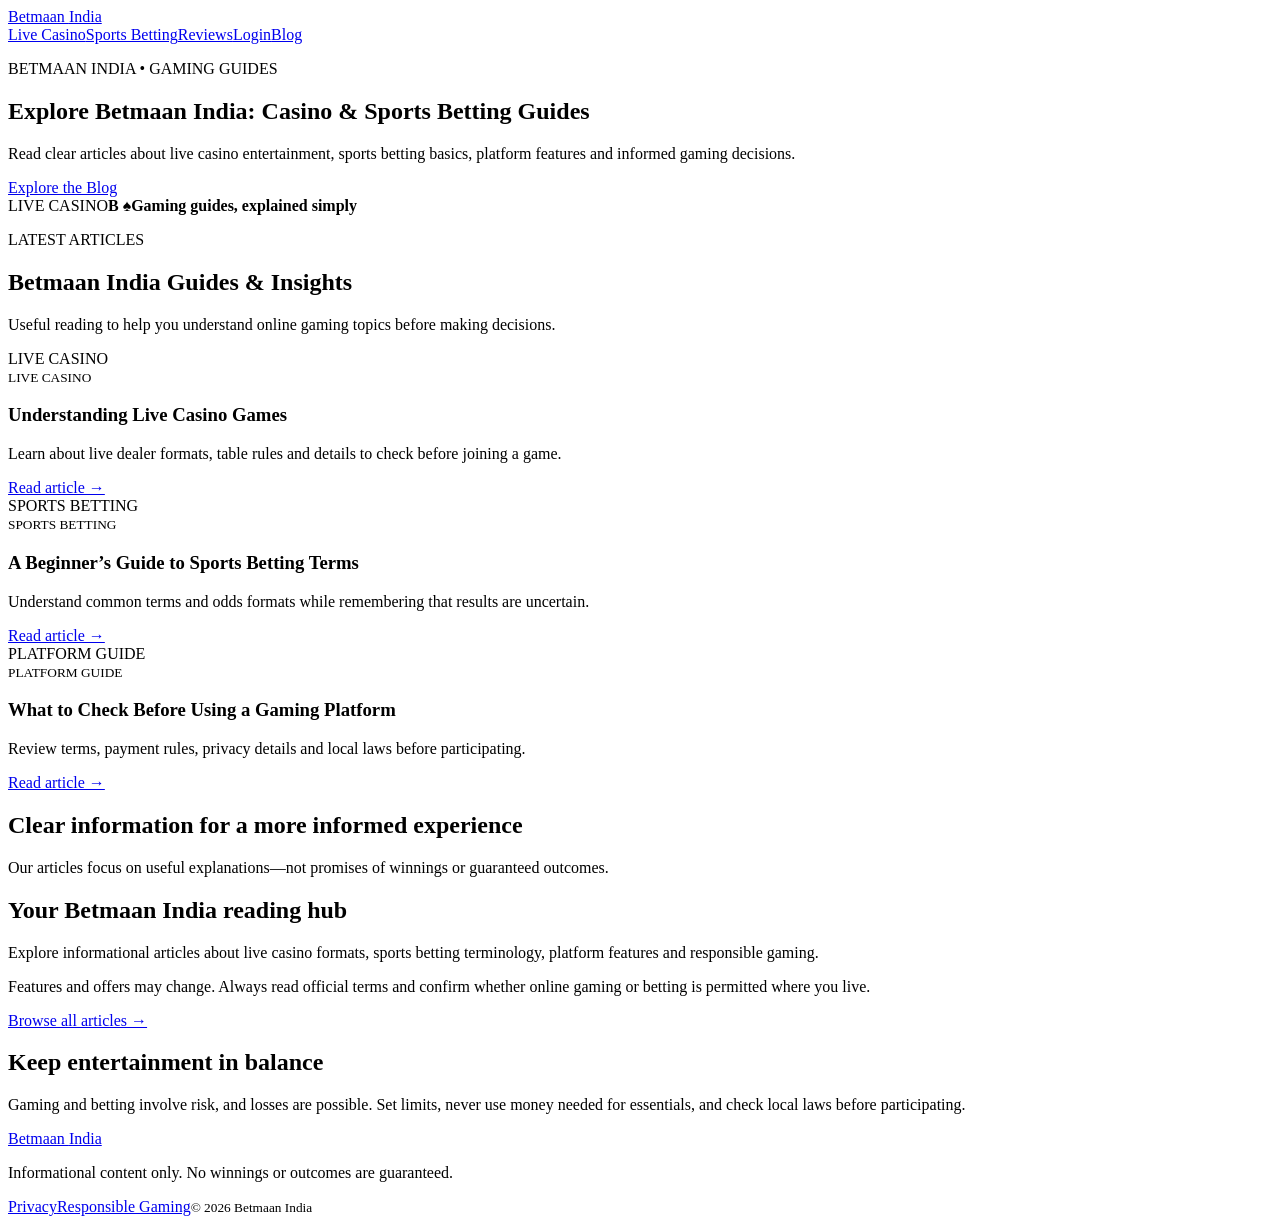
==== index.html @ 7568155d "Add files via upload" ====
<!doctype html>
<html lang="en"><head><meta charset="utf-8"><meta name="viewport" content="width=device-width,initial-scale=1">
<title>Betmaan India Blog | Casino & Sports Betting Guides</title>
<meta name="description" content="Explore Betmaan India guides about live casino entertainment, sports betting basics, platform features and responsible gaming.">
<link rel="canonical" href="https://YOUR-NETLIFY-SITE.netlify.app/"><link rel="stylesheet" href="/assets/style.css"></head>
<body><header><div class="wrap nav"><a class="logo" href="/">Betmaan <span>India</span></a><nav><a href="https://betmaanreviews.com/betmaan-live-casino/" target="_blank" rel="noopener">Live Casino</a><a href="https://betmaanreviews.com/betmaan-sports-betting/" target="_blank" rel="noopener">Sports Betting</a><a href="https://betmaanreviews.com/betmaan-reviews/" target="_blank" rel="noopener">Reviews</a><a href="https://betmaanreviews.com/betmaan-login/" target="_blank" rel="noopener">Login</a><a href="/blog.html">Blog</a></nav></div></header>
<main><section class="hero"><div class="wrap hero-grid"><div><p class="eyebrow">BETMAAN INDIA • GAMING GUIDES</p><h1>Explore Betmaan India: Casino & Sports Betting Guides</h1><p class="lead">Read clear articles about live casino entertainment, sports betting basics, platform features and informed gaming decisions.</p><a class="btn" href="/blog.html">Explore the Blog</a></div><div class="art"><span>LIVE CASINO</span><b>B ♠</b><strong>Gaming guides, explained simply</strong></div></div></section>
<section class="wrap section"><div class="center"><p class="eyebrow">LATEST ARTICLES</p><h2>Betmaan India Guides & Insights</h2><p>Useful reading to help you understand online gaming topics before making decisions.</p></div><div class="cards">
<article><div class="cardart red">LIVE CASINO</div><div class="pad"><small>LIVE CASINO</small><h3>Understanding Live Casino Games</h3><p>Learn about live dealer formats, table rules and details to check before joining a game.</p><a href="/articles/understanding-live-casino.html">Read article →</a></div></article>
<article><div class="cardart blue">SPORTS BETTING</div><div class="pad"><small>SPORTS BETTING</small><h3>A Beginner’s Guide to Sports Betting Terms</h3><p>Understand common terms and odds formats while remembering that results are uncertain.</p><a href="/articles/sports-betting-basics.html">Read article →</a></div></article>
<article><div class="cardart gold">PLATFORM GUIDE</div><div class="pad"><small>PLATFORM GUIDE</small><h3>What to Check Before Using a Gaming Platform</h3><p>Review terms, payment rules, privacy details and local laws before participating.</p><a href="/articles/platform-checklist.html">Read article →</a></div></article>
</div></section>
<section class="band"><div class="wrap bandgrid"><h2>Clear information for a more informed experience</h2><p>Our articles focus on useful explanations—not promises of winnings or guaranteed outcomes.</p></div></section>
<section class="wrap section split"><h2>Your Betmaan India reading hub</h2><div><p>Explore informational articles about live casino formats, sports betting terminology, platform features and responsible gaming.</p><p>Features and offers may change. Always read official terms and confirm whether online gaming or betting is permitted where you live.</p><a href="/blog.html">Browse all articles →</a></div></section>
<section class="notice"><div class="wrap split"><h2>Keep entertainment in balance</h2><p>Gaming and betting involve risk, and losses are possible. Set limits, never use money needed for essentials, and check local laws before participating.</p></div></section></main>
<footer><div class="wrap foot"><a class="logo" href="/">Betmaan <span>India</span></a><p>Informational content only. No winnings or outcomes are guaranteed.</p><a href="/privacy-policy.html">Privacy</a><a href="/responsible-gaming.html">Responsible Gaming</a><small>© 2026 Betmaan India</small></div></footer></body></html>
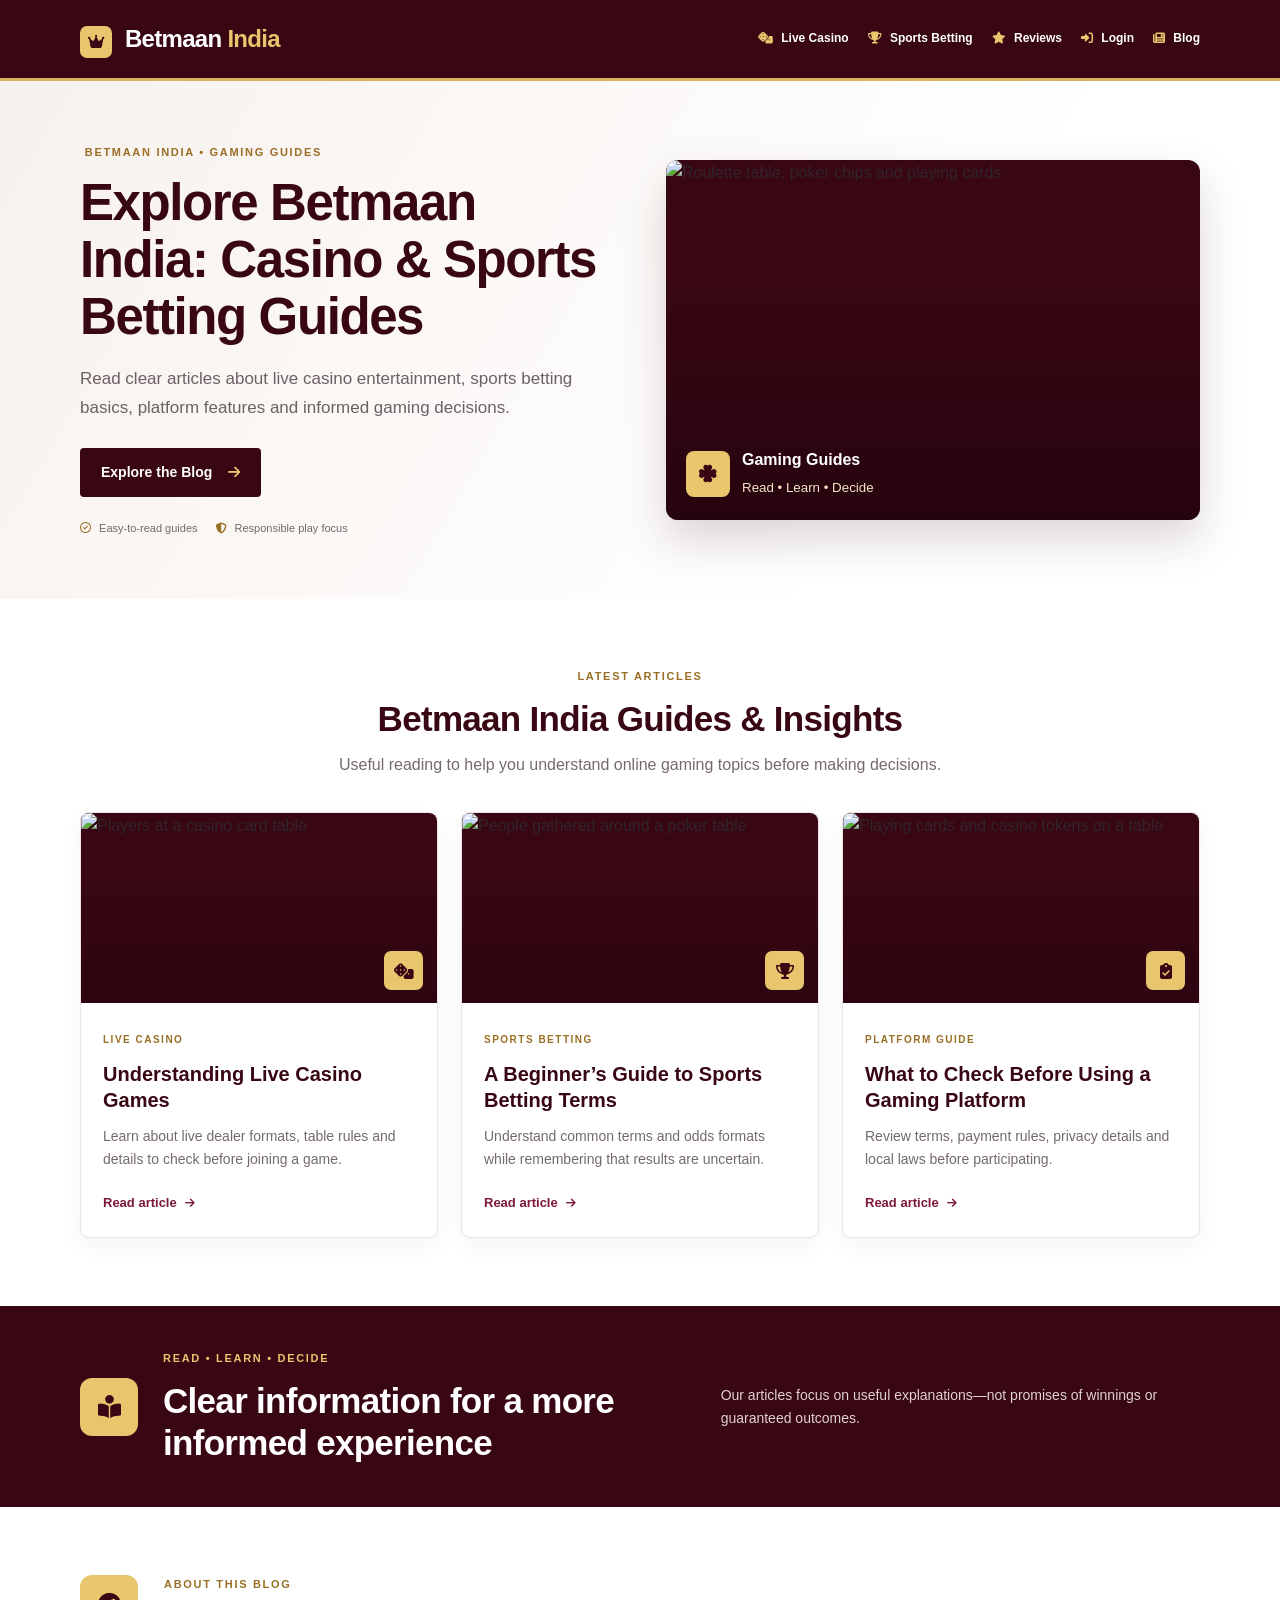
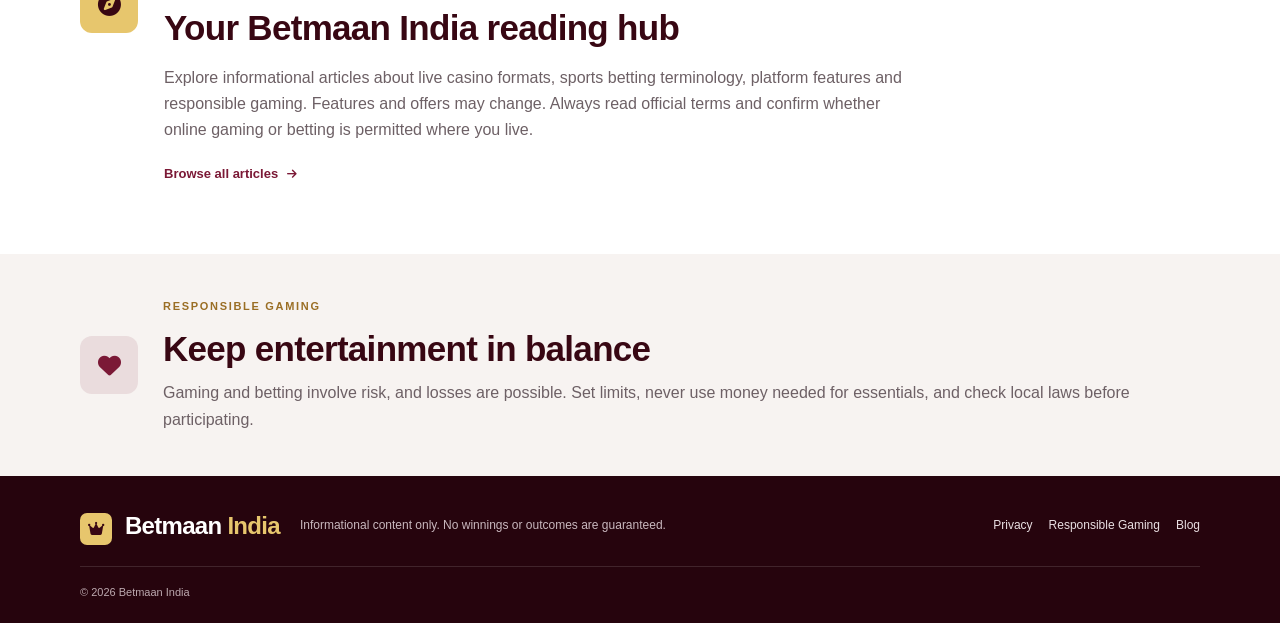
==== commit 1307a84f: "Add files via upload" ====
--- a/index.html
+++ b/index.html
@@ -2,15 +2,19 @@
 <html lang="en"><head><meta charset="utf-8"><meta name="viewport" content="width=device-width,initial-scale=1">
 <title>Betmaan India Blog | Casino & Sports Betting Guides</title>
 <meta name="description" content="Explore Betmaan India guides about live casino entertainment, sports betting basics, platform features and responsible gaming.">
-<link rel="canonical" href="https://YOUR-NETLIFY-SITE.netlify.app/"><link rel="stylesheet" href="/assets/style.css"></head>
-<body><header><div class="wrap nav"><a class="logo" href="/">Betmaan <span>India</span></a><nav><a href="https://betmaanreviews.com/betmaan-live-casino/" target="_blank" rel="noopener">Live Casino</a><a href="https://betmaanreviews.com/betmaan-sports-betting/" target="_blank" rel="noopener">Sports Betting</a><a href="https://betmaanreviews.com/betmaan-reviews/" target="_blank" rel="noopener">Reviews</a><a href="https://betmaanreviews.com/betmaan-login/" target="_blank" rel="noopener">Login</a><a href="/blog.html">Blog</a></nav></div></header>
-<main><section class="hero"><div class="wrap hero-grid"><div><p class="eyebrow">BETMAAN INDIA • GAMING GUIDES</p><h1>Explore Betmaan India: Casino & Sports Betting Guides</h1><p class="lead">Read clear articles about live casino entertainment, sports betting basics, platform features and informed gaming decisions.</p><a class="btn" href="/blog.html">Explore the Blog</a></div><div class="art"><span>LIVE CASINO</span><b>B ♠</b><strong>Gaming guides, explained simply</strong></div></div></section>
-<section class="wrap section"><div class="center"><p class="eyebrow">LATEST ARTICLES</p><h2>Betmaan India Guides & Insights</h2><p>Useful reading to help you understand online gaming topics before making decisions.</p></div><div class="cards">
-<article><div class="cardart red">LIVE CASINO</div><div class="pad"><small>LIVE CASINO</small><h3>Understanding Live Casino Games</h3><p>Learn about live dealer formats, table rules and details to check before joining a game.</p><a href="/articles/understanding-live-casino.html">Read article →</a></div></article>
-<article><div class="cardart blue">SPORTS BETTING</div><div class="pad"><small>SPORTS BETTING</small><h3>A Beginner’s Guide to Sports Betting Terms</h3><p>Understand common terms and odds formats while remembering that results are uncertain.</p><a href="/articles/sports-betting-basics.html">Read article →</a></div></article>
-<article><div class="cardart gold">PLATFORM GUIDE</div><div class="pad"><small>PLATFORM GUIDE</small><h3>What to Check Before Using a Gaming Platform</h3><p>Review terms, payment rules, privacy details and local laws before participating.</p><a href="/articles/platform-checklist.html">Read article →</a></div></article>
+<link rel="canonical" href="https://YOUR-NETLIFY-SITE.netlify.app/">
+<link rel="stylesheet" href="/assets/style.css">
+<link rel="stylesheet" href="https://cdnjs.cloudflare.com/ajax/libs/font-awesome/6.5.2/css/all.min.css">
+</head><body>
+<header class="top"><div class="wrap nav"><a class="logo" href="/"><span class="logo-mark"><i class="fa-solid fa-crown"></i></span> Betmaan <em>India</em></a><nav><a href="https://betmaanreviews.com/betmaan-live-casino/" target="_blank" rel="noopener"><i class="fa-solid fa-dice"></i> Live Casino</a><a href="https://betmaanreviews.com/betmaan-sports-betting/" target="_blank" rel="noopener"><i class="fa-solid fa-trophy"></i> Sports Betting</a><a href="https://betmaanreviews.com/betmaan-reviews/" target="_blank" rel="noopener"><i class="fa-solid fa-star"></i> Reviews</a><a href="https://betmaanreviews.com/betmaan-login/" target="_blank" rel="noopener"><i class="fa-solid fa-right-to-bracket"></i> Login</a><a href="/blog.html"><i class="fa-solid fa-newspaper"></i> Blog</a></nav></div></header>
+<main>
+<section class="hero"><div class="wrap hero-grid"><div class="hero-text"><p class="eyebrow"><i class="fa-solid fa-sparkles"></i> BETMAAN INDIA • GAMING GUIDES</p><h1>Explore Betmaan India: Casino &amp; Sports Betting Guides</h1><p class="lead">Read clear articles about live casino entertainment, sports betting basics, platform features and informed gaming decisions.</p><a class="btn" href="/blog.html">Explore the Blog <i class="fa-solid fa-arrow-right"></i></a><div class="trustline"><span><i class="fa-regular fa-circle-check"></i> Easy-to-read guides</span><span><i class="fa-solid fa-shield-halved"></i> Responsible play focus</span></div></div><div class="hero-photo"><img src="https://images.pexels.com/photos/4677402/pexels-photo-4677402.jpeg?auto=compress&cs=tinysrgb&w=1200" alt="Roulette table, poker chips and playing cards"><div class="photo-tag"><i class="fa-solid fa-clover"></i><span>Gaming Guides<br><small>Read • Learn • Decide</small></span></div></div></div></section>
+<section class="wrap section"><div class="section-head"><p class="eyebrow">LATEST ARTICLES</p><h2>Betmaan India Guides &amp; Insights</h2><p>Useful reading to help you understand online gaming topics before making decisions.</p></div><div class="cards">
+<article class="card"><a class="thumb" href="/articles/understanding-live-casino.html"><img src="https://images.pexels.com/photos/7594313/pexels-photo-7594313.jpeg?auto=compress&cs=tinysrgb&w=900" alt="Players at a casino card table"><span class="thumb-icon"><i class="fa-solid fa-dice"></i></span></a><div class="pad"><small class="category">LIVE CASINO</small><h3>Understanding Live Casino Games</h3><p>Learn about live dealer formats, table rules and details to check before joining a game.</p><a class="read" href="/articles/understanding-live-casino.html">Read article <i class="fa-solid fa-arrow-right"></i></a></div></article>
+<article class="card"><a class="thumb" href="/articles/sports-betting-basics.html"><img src="https://images.pexels.com/photos/7594304/pexels-photo-7594304.jpeg?auto=compress&cs=tinysrgb&w=900" alt="People gathered around a poker table"><span class="thumb-icon"><i class="fa-solid fa-trophy"></i></span></a><div class="pad"><small class="category">SPORTS BETTING</small><h3>A Beginner’s Guide to Sports Betting Terms</h3><p>Understand common terms and odds formats while remembering that results are uncertain.</p><a class="read" href="/articles/sports-betting-basics.html">Read article <i class="fa-solid fa-arrow-right"></i></a></div></article>
+<article class="card"><a class="thumb" href="/articles/platform-checklist.html"><img src="https://images.pexels.com/photos/6963328/pexels-photo-6963328.jpeg?auto=compress&cs=tinysrgb&w=900" alt="Playing cards and casino tokens on a table"><span class="thumb-icon"><i class="fa-solid fa-clipboard-check"></i></span></a><div class="pad"><small class="category">PLATFORM GUIDE</small><h3>What to Check Before Using a Gaming Platform</h3><p>Review terms, payment rules, privacy details and local laws before participating.</p><a class="read" href="/articles/platform-checklist.html">Read article <i class="fa-solid fa-arrow-right"></i></a></div></article>
 </div></section>
-<section class="band"><div class="wrap bandgrid"><h2>Clear information for a more informed experience</h2><p>Our articles focus on useful explanations—not promises of winnings or guaranteed outcomes.</p></div></section>
-<section class="wrap section split"><h2>Your Betmaan India reading hub</h2><div><p>Explore informational articles about live casino formats, sports betting terminology, platform features and responsible gaming.</p><p>Features and offers may change. Always read official terms and confirm whether online gaming or betting is permitted where you live.</p><a href="/blog.html">Browse all articles →</a></div></section>
-<section class="notice"><div class="wrap split"><h2>Keep entertainment in balance</h2><p>Gaming and betting involve risk, and losses are possible. Set limits, never use money needed for essentials, and check local laws before participating.</p></div></section></main>
-<footer><div class="wrap foot"><a class="logo" href="/">Betmaan <span>India</span></a><p>Informational content only. No winnings or outcomes are guaranteed.</p><a href="/privacy-policy.html">Privacy</a><a href="/responsible-gaming.html">Responsible Gaming</a><small>© 2026 Betmaan India</small></div></footer></body></html>+<section class="feature"><div class="wrap feature-inner"><div class="feature-icon"><i class="fa-solid fa-book-open-reader"></i></div><div><p class="eyebrow">READ • LEARN • DECIDE</p><h2>Clear information for a more informed experience</h2></div><p>Our articles focus on useful explanations—not promises of winnings or guaranteed outcomes.</p></div></section>
+<section class="wrap section about"><div class="about-icon"><i class="fa-solid fa-compass"></i></div><div><p class="eyebrow">ABOUT THIS BLOG</p><h2>Your Betmaan India reading hub</h2><p>Explore informational articles about live casino formats, sports betting terminology, platform features and responsible gaming. Features and offers may change. Always read official terms and confirm whether online gaming or betting is permitted where you live.</p><a class="read" href="/blog.html">Browse all articles <i class="fa-solid fa-arrow-right"></i></a></div></section>
+<section class="responsible"><div class="wrap responsible-inner"><div class="resp-icon"><i class="fa-solid fa-heart"></i></div><div><p class="eyebrow">RESPONSIBLE GAMING</p><h2>Keep entertainment in balance</h2><p>Gaming and betting involve risk, and losses are possible. Set limits, never use money needed for essentials, and check local laws before participating.</p></div></div></section>
+</main><footer><div class="wrap footer"><a class="logo" href="/"><span class="logo-mark"><i class="fa-solid fa-crown"></i></span> Betmaan <em>India</em></a><p>Informational content only. No winnings or outcomes are guaranteed.</p><div class="footer-links"><a href="/privacy-policy.html">Privacy</a><a href="/responsible-gaming.html">Responsible Gaming</a><a href="/blog.html">Blog</a></div><small>© 2026 Betmaan India</small></div></footer></body></html>
--- a/assets/style.css
+++ b/assets/style.css
@@ -0,0 +1 @@
+*{box-sizing:border-box}html{scroll-behavior:smooth}body{margin:0;font:16px/1.65 Arial,Helvetica,sans-serif;color:#30252a;background:#fff}a{text-decoration:none;color:inherit}.wrap{width:min(1120px,92%);margin:auto}.top{background:#380713;color:#fff;border-bottom:3px solid #d7b15d}.nav{min-height:78px;display:flex;align-items:center;justify-content:space-between;gap:22px}.logo{font-size:24px;font-weight:800;white-space:nowrap;color:#fff;letter-spacing:-.7px}.logo em{font-style:normal;color:#e7c66d}.logo-mark{display:inline-grid;place-items:center;background:#e7c66d;color:#380713;width:32px;height:32px;border-radius:7px;font-size:15px;margin-right:7px}nav{display:flex;align-items:center;gap:19px;flex-wrap:wrap}nav a{font-size:12px;color:#fff;font-weight:700}nav a i{color:#e7c66d;margin-right:5px}.hero{background:linear-gradient(120deg,#f7f1ed,#fff 70%);padding:62px 0}.hero-grid{display:grid;grid-template-columns:1fr 1fr;gap:52px;align-items:center}.eyebrow{font-size:11px;letter-spacing:1.7px;color:#9a6e25;font-weight:800;margin:0 0 13px}.hero h1{font-size:clamp(34px,4vw,51px);line-height:1.12;letter-spacing:-1.4px;color:#380713;margin:0 0 20px}.lead{font-size:17px;color:#6d6065;margin:0 0 26px}.btn{display:inline-block;background:#380713;color:white;padding:13px 21px;border-radius:4px;font-size:14px;font-weight:700}.btn i{margin-left:12px;color:#e7c66d}.trustline{display:flex;gap:18px;flex-wrap:wrap;margin-top:22px;color:#74676c;font-size:11px}.trustline i{color:#987025;margin-right:5px}.hero-photo{height:360px;position:relative;border-radius:12px;overflow:hidden;box-shadow:0 20px 45px #3807132b;background:#380713}.hero-photo:after{content:"";position:absolute;inset:0;background:linear-gradient(0deg,#21030dcc,transparent 65%)}.hero-photo img{width:100%;height:100%;object-fit:cover}.photo-tag{position:absolute;z-index:1;bottom:20px;left:20px;display:flex;gap:12px;align-items:center;color:white;font-weight:700}.photo-tag>i{background:#e7c66d;color:#380713;border-radius:8px;padding:13px;font-size:20px}.photo-tag small{font-weight:400;color:#f3e4c4}.section{padding-top:68px;padding-bottom:68px}.section-head{text-align:center;max-width:690px;margin:0 auto 34px}.section-head h2,.about h2,.feature h2,.responsible h2{font-size:clamp(27px,3vw,35px);line-height:1.2;letter-spacing:-.7px;color:#380713;margin:0 0 12px}.section-head>p:last-child{color:#756970;margin:0}.cards{display:grid;grid-template-columns:repeat(3,1fr);gap:23px}.card{border:1px solid #eee3e5;border-radius:9px;overflow:hidden;background:#fff;box-shadow:0 8px 22px #3807130c;transition:transform .2s,box-shadow .2s}.card:hover{transform:translateY(-4px);box-shadow:0 16px 32px #38071318}.thumb{height:190px;display:block;position:relative;overflow:hidden;background:#380713}.thumb img{width:100%;height:100%;object-fit:cover;transition:transform .3s}.card:hover .thumb img{transform:scale(1.04)}.thumb:after{content:"";position:absolute;inset:35% 0 0;background:linear-gradient(transparent,#21030c80)}.thumb-icon{position:absolute;z-index:1;right:14px;bottom:13px;background:#e7c66d;color:#380713;width:39px;height:39px;display:grid;place-items:center;border-radius:7px}.pad{padding:22px}.category{font-size:10px;letter-spacing:1.5px;color:#987025;font-weight:800}.pad h3{font-size:20px;line-height:1.3;color:#380713;margin:9px 0 12px}.pad p{font-size:14px;color:#756970;margin:0 0 18px}.read{font-size:13px;font-weight:800;color:#7b1936}.read i{font-size:11px;margin-left:5px}.feature{background:#380713;color:#fff;padding:43px 0}.feature-inner{display:grid;grid-template-columns:auto 1fr .9fr;gap:25px;align-items:center}.feature .eyebrow{color:#e7c66d}.feature h2{color:white;margin:0}.feature-inner>p{color:#e1d0d5;margin:0;font-size:14px}.feature-icon,.about-icon,.resp-icon{width:58px;height:58px;display:grid;place-items:center;border-radius:12px;background:#e7c66d;color:#380713;font-size:23px}.about{display:grid;grid-template-columns:auto 1fr;gap:26px;align-items:start}.about p:not(.eyebrow){color:#6d6065;max-width:760px}.responsible{background:#f7f3f1;padding:43px 0}.responsible-inner{display:grid;grid-template-columns:auto 1fr;gap:25px;align-items:center}.responsible h2{margin:0 0 10px}.responsible p:not(.eyebrow){color:#6d6065;margin:0}.resp-icon{background:#eadcdd;color:#7b1936}footer{background:#26040d;color:#e9dfe2;padding:30px 0 22px}.footer{display:flex;align-items:center;gap:20px;flex-wrap:wrap}.footer p{font-size:12px;color:#c9b8be;margin:0 auto 0 0}.footer-links{display:flex;gap:16px}.footer-links a{font-size:12px}.footer small{width:100%;border-top:1px solid #ffffff20;padding-top:16px;color:#bdaab0;font-size:11px}.article-page{max-width:800px;margin:auto;padding:55px 0}.article-page h1{font-size:clamp(32px,4vw,45px);line-height:1.2;color:#380713}.article-page h2{color:#380713;margin-top:30px}.article-page p,.article-page li{color:#655a60}.callout{padding:16px;background:#f7f3f1;border-left:4px solid #d7b15d}@media(max-width:850px){.nav{padding:16px 0;align-items:flex-start;flex-direction:column}nav{gap:12px 16px}.hero-grid{grid-template-columns:1fr;gap:30px}.hero-photo{height:300px}.feature-inner{grid-template-columns:auto 1fr}.feature-inner>p{grid-column:2}.cards{grid-template-columns:1fr 1fr}}@media(max-width:560px){nav{gap:10px 13px}nav a{font-size:11px}.hero{padding:45px 0}.hero-photo{height:245px}.cards{grid-template-columns:1fr}.section{padding:48px 0}.feature-inner{grid-template-columns:1fr}.feature-inner>p{grid-column:auto}.about,.responsible-inner{grid-template-columns:1fr}.footer{align-items:flex-start;flex-direction:column}.footer p{margin:0}.footer-links{flex-wrap:wrap}}
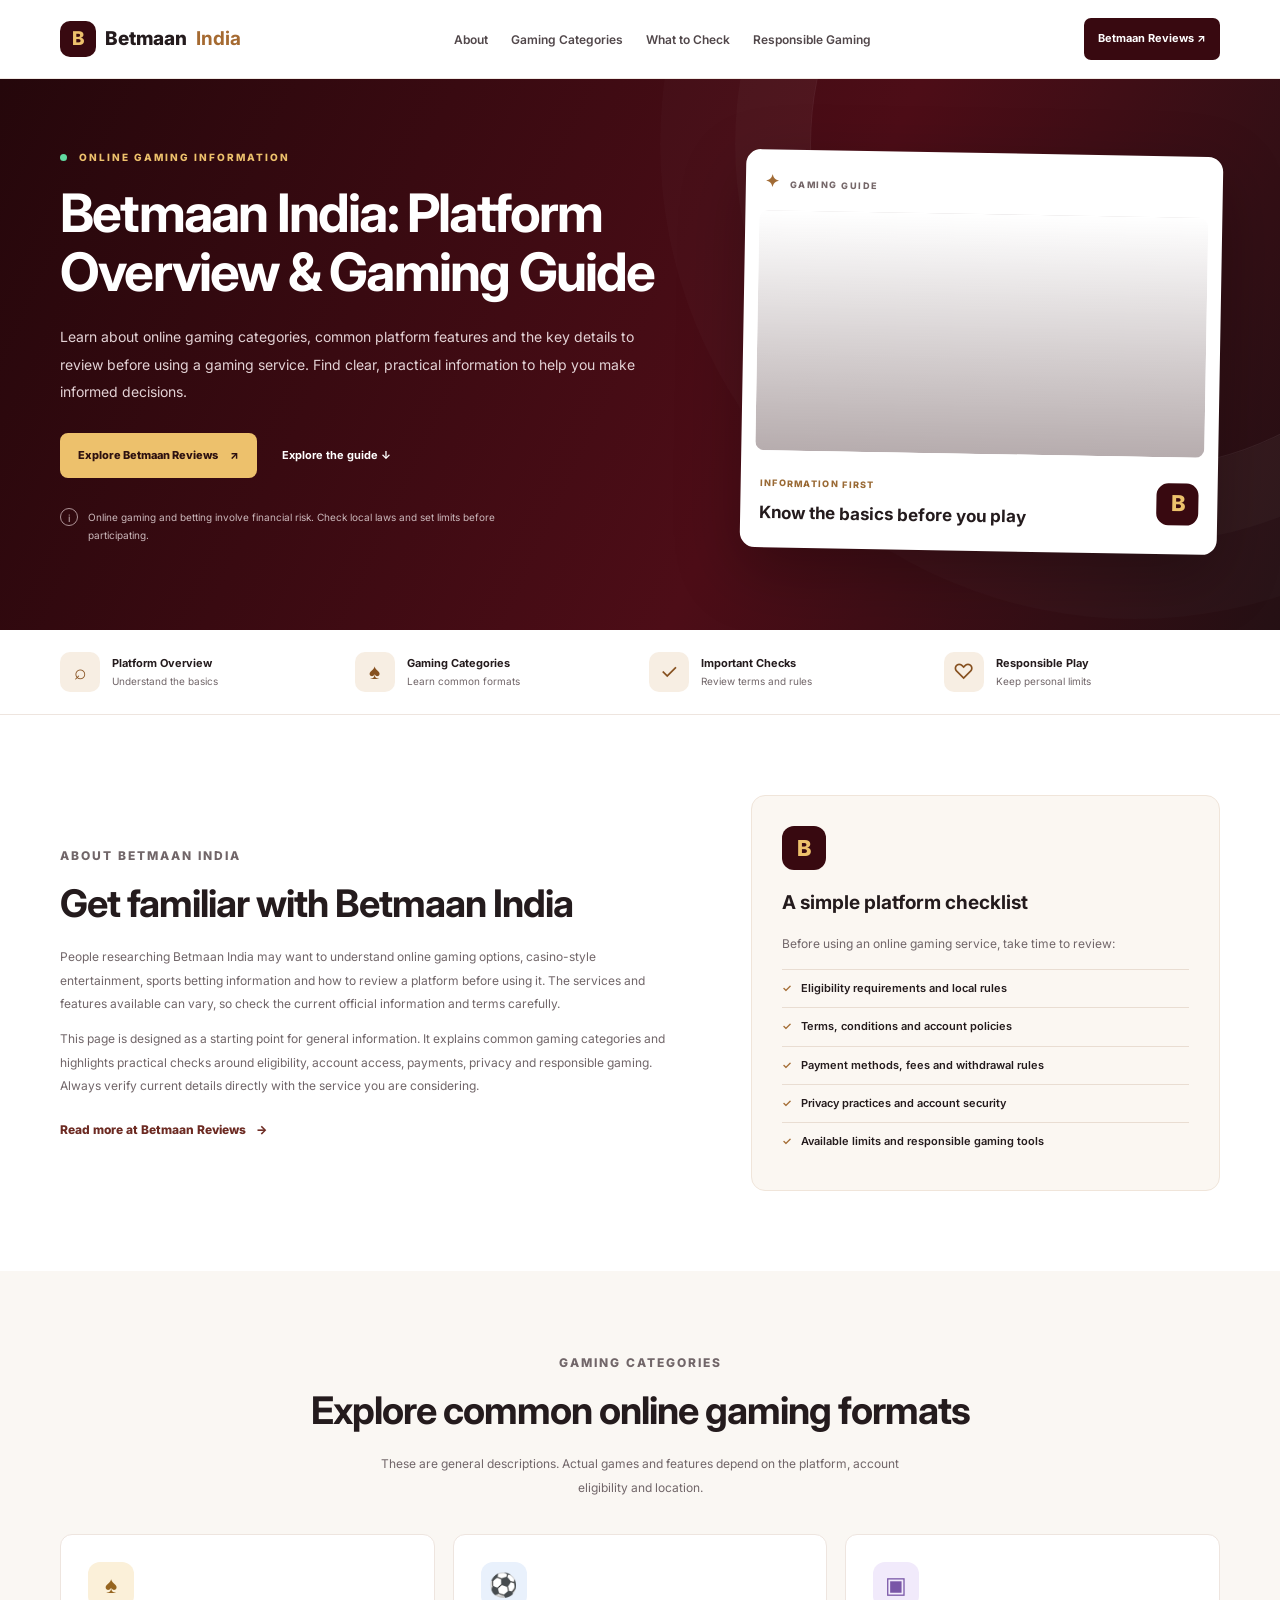
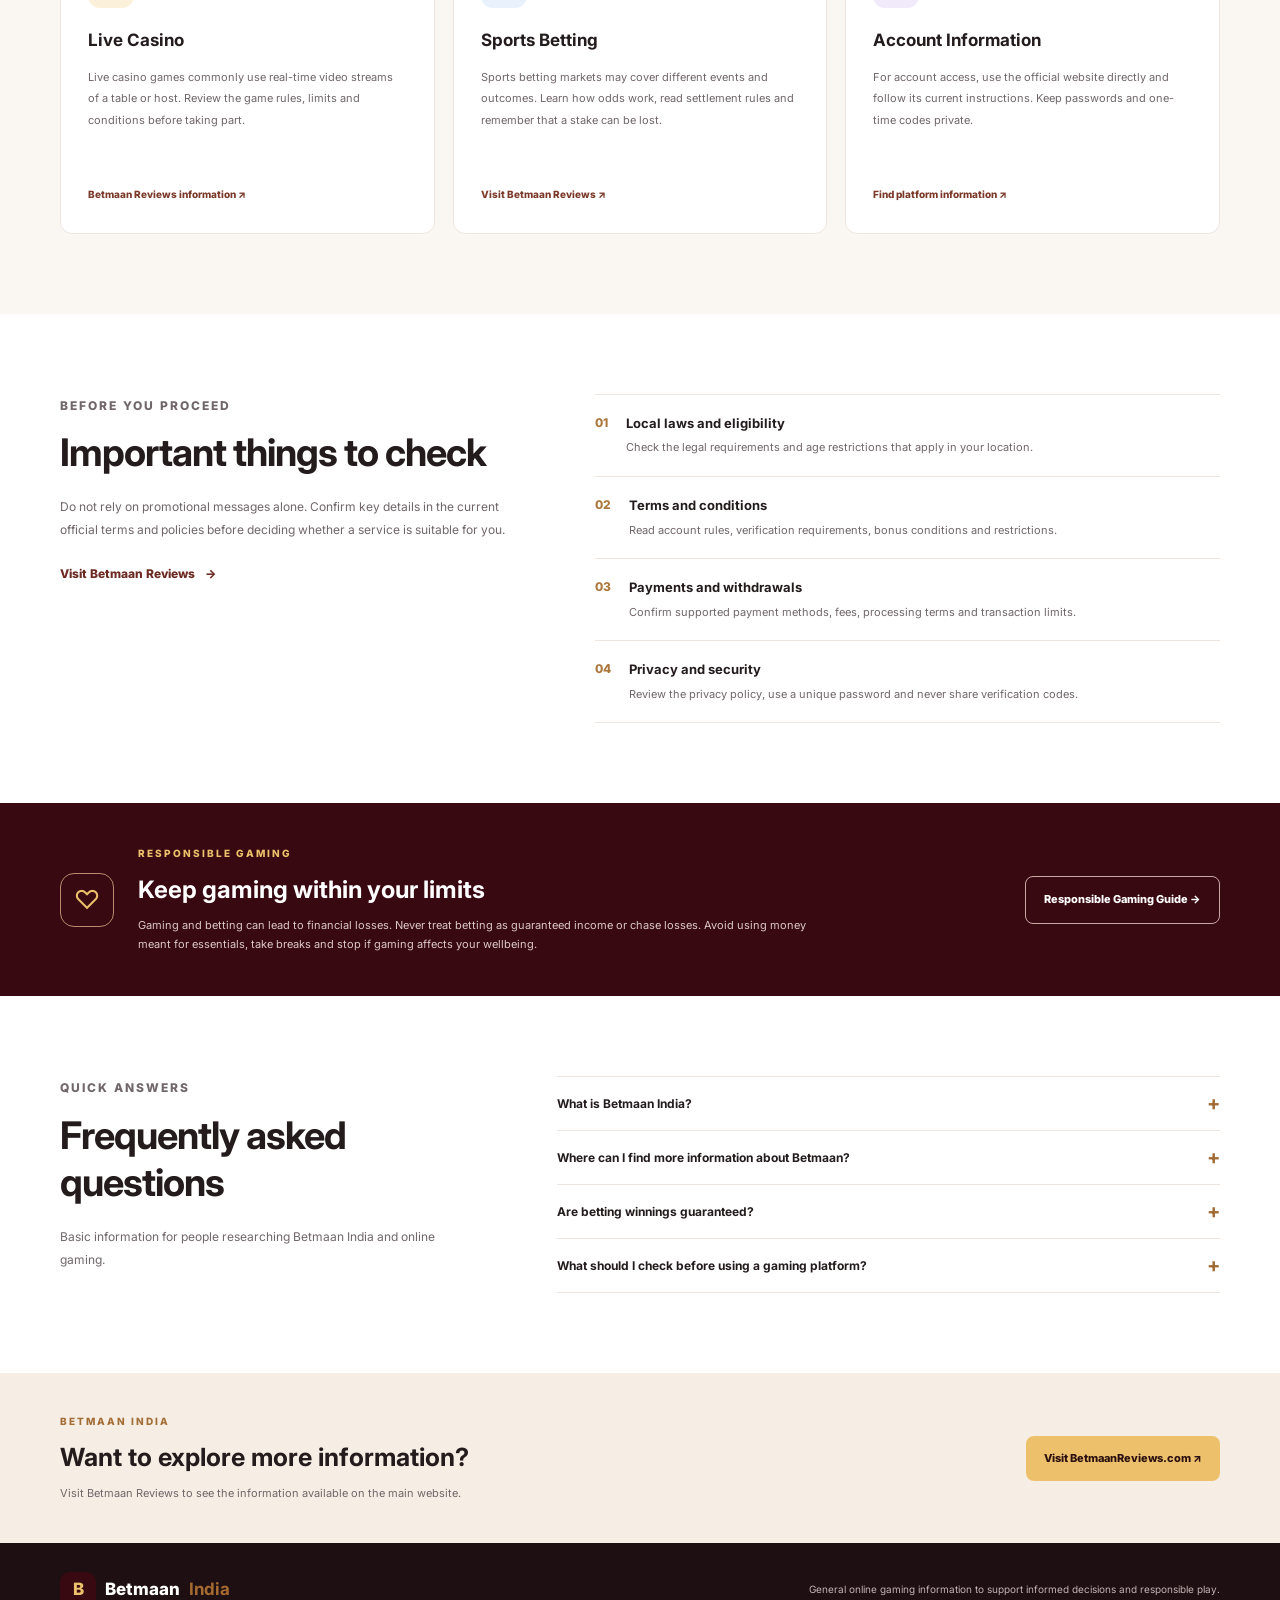
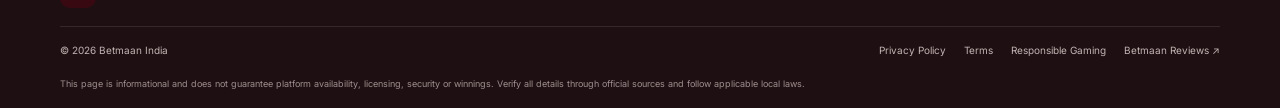
==== commit 76cbeaa5: "Add files via upload" ====
--- a/index.html
+++ b/index.html
@@ -1,20 +1,57 @@
-<!doctype html>
-<html lang="en"><head><meta charset="utf-8"><meta name="viewport" content="width=device-width,initial-scale=1">
-<title>Betmaan India Blog | Casino & Sports Betting Guides</title>
-<meta name="description" content="Explore Betmaan India guides about live casino entertainment, sports betting basics, platform features and responsible gaming.">
+<!DOCTYPE html>
+<html lang="en">
+<head>
+<meta charset="UTF-8">
+<meta name="viewport" content="width=device-width, initial-scale=1">
+<title>Betmaan India | Online Gaming Information & Platform Guide</title>
+<meta name="description" content="Explore Betmaan India with an overview of gaming categories, platform features, account guidance, important checks and responsible gaming information.">
+<meta name="robots" content="index,follow">
 <link rel="canonical" href="https://YOUR-NETLIFY-SITE.netlify.app/">
-<link rel="stylesheet" href="/assets/style.css">
-<link rel="stylesheet" href="https://cdnjs.cloudflare.com/ajax/libs/font-awesome/6.5.2/css/all.min.css">
-</head><body>
-<header class="top"><div class="wrap nav"><a class="logo" href="/"><span class="logo-mark"><i class="fa-solid fa-crown"></i></span> Betmaan <em>India</em></a><nav><a href="https://betmaanreviews.com/betmaan-live-casino/" target="_blank" rel="noopener"><i class="fa-solid fa-dice"></i> Live Casino</a><a href="https://betmaanreviews.com/betmaan-sports-betting/" target="_blank" rel="noopener"><i class="fa-solid fa-trophy"></i> Sports Betting</a><a href="https://betmaanreviews.com/betmaan-reviews/" target="_blank" rel="noopener"><i class="fa-solid fa-star"></i> Reviews</a><a href="https://betmaanreviews.com/betmaan-login/" target="_blank" rel="noopener"><i class="fa-solid fa-right-to-bracket"></i> Login</a><a href="/blog.html"><i class="fa-solid fa-newspaper"></i> Blog</a></nav></div></header>
+<meta property="og:title" content="Betmaan India | Online Gaming Information & Platform Guide">
+<meta property="og:description" content="A practical overview of Betmaan India, gaming categories and responsible gaming information.">
+<meta property="og:type" content="website">
+<link rel="preconnect" href="https://fonts.googleapis.com">
+<link href="https://fonts.googleapis.com/css2?family=Inter:wght@400;500;600;700;800&display=swap" rel="stylesheet">
+<link rel="stylesheet" href="assets/style.css">
+</head>
+<body>
+<header class="header"><div class="wrap nav">
+<a class="logo" href="#"><span class="logo-icon">B</span> Betmaan <b>India</b></a>
+<nav><a href="#about">About</a><a href="#categories">Gaming Categories</a><a href="#guide">What to Check</a><a href="#responsible">Responsible Gaming</a></nav>
+<a class="nav-link" href="https://betmaanreviews.com/" target="_blank" rel="noopener">Betmaan Reviews ↗</a>
+</div></header>
 <main>
-<section class="hero"><div class="wrap hero-grid"><div class="hero-text"><p class="eyebrow"><i class="fa-solid fa-sparkles"></i> BETMAAN INDIA • GAMING GUIDES</p><h1>Explore Betmaan India: Casino &amp; Sports Betting Guides</h1><p class="lead">Read clear articles about live casino entertainment, sports betting basics, platform features and informed gaming decisions.</p><a class="btn" href="/blog.html">Explore the Blog <i class="fa-solid fa-arrow-right"></i></a><div class="trustline"><span><i class="fa-regular fa-circle-check"></i> Easy-to-read guides</span><span><i class="fa-solid fa-shield-halved"></i> Responsible play focus</span></div></div><div class="hero-photo"><img src="https://images.pexels.com/photos/4677402/pexels-photo-4677402.jpeg?auto=compress&cs=tinysrgb&w=1200" alt="Roulette table, poker chips and playing cards"><div class="photo-tag"><i class="fa-solid fa-clover"></i><span>Gaming Guides<br><small>Read • Learn • Decide</small></span></div></div></div></section>
-<section class="wrap section"><div class="section-head"><p class="eyebrow">LATEST ARTICLES</p><h2>Betmaan India Guides &amp; Insights</h2><p>Useful reading to help you understand online gaming topics before making decisions.</p></div><div class="cards">
-<article class="card"><a class="thumb" href="/articles/understanding-live-casino.html"><img src="https://images.pexels.com/photos/7594313/pexels-photo-7594313.jpeg?auto=compress&cs=tinysrgb&w=900" alt="Players at a casino card table"><span class="thumb-icon"><i class="fa-solid fa-dice"></i></span></a><div class="pad"><small class="category">LIVE CASINO</small><h3>Understanding Live Casino Games</h3><p>Learn about live dealer formats, table rules and details to check before joining a game.</p><a class="read" href="/articles/understanding-live-casino.html">Read article <i class="fa-solid fa-arrow-right"></i></a></div></article>
-<article class="card"><a class="thumb" href="/articles/sports-betting-basics.html"><img src="https://images.pexels.com/photos/7594304/pexels-photo-7594304.jpeg?auto=compress&cs=tinysrgb&w=900" alt="People gathered around a poker table"><span class="thumb-icon"><i class="fa-solid fa-trophy"></i></span></a><div class="pad"><small class="category">SPORTS BETTING</small><h3>A Beginner’s Guide to Sports Betting Terms</h3><p>Understand common terms and odds formats while remembering that results are uncertain.</p><a class="read" href="/articles/sports-betting-basics.html">Read article <i class="fa-solid fa-arrow-right"></i></a></div></article>
-<article class="card"><a class="thumb" href="/articles/platform-checklist.html"><img src="https://images.pexels.com/photos/6963328/pexels-photo-6963328.jpeg?auto=compress&cs=tinysrgb&w=900" alt="Playing cards and casino tokens on a table"><span class="thumb-icon"><i class="fa-solid fa-clipboard-check"></i></span></a><div class="pad"><small class="category">PLATFORM GUIDE</small><h3>What to Check Before Using a Gaming Platform</h3><p>Review terms, payment rules, privacy details and local laws before participating.</p><a class="read" href="/articles/platform-checklist.html">Read article <i class="fa-solid fa-arrow-right"></i></a></div></article>
+<section class="hero"><div class="hero-bg"></div><div class="wrap hero-grid">
+<div class="hero-copy"><p class="kicker"><span></span> ONLINE GAMING INFORMATION</p>
+<h1>Betmaan India: Platform Overview & Gaming Guide</h1>
+<p class="lead">Learn about online gaming categories, common platform features and the key details to review before using a gaming service. Find clear, practical information to help you make informed decisions.</p>
+<div class="actions"><a class="btn gold" href="https://betmaanreviews.com/" target="_blank" rel="noopener">Explore Betmaan Reviews <span>↗</span></a><a class="underlink" href="#about">Explore the guide ↓</a></div>
+<p class="notice"><span>i</span> Online gaming and betting involve financial risk. Check local laws and set limits before participating.</p>
+</div>
+<div class="hero-visual"><div class="visual-label"><span>✦</span> GAMING GUIDE</div><div class="visual-image" role="img" aria-label="Casino table with gaming chips and cards"></div><div class="visual-bottom"><div><small>INFORMATION FIRST</small><h2>Know the basics before you play</h2></div><span class="visual-mark">B</span></div></div>
 </div></section>
-<section class="feature"><div class="wrap feature-inner"><div class="feature-icon"><i class="fa-solid fa-book-open-reader"></i></div><div><p class="eyebrow">READ • LEARN • DECIDE</p><h2>Clear information for a more informed experience</h2></div><p>Our articles focus on useful explanations—not promises of winnings or guaranteed outcomes.</p></div></section>
-<section class="wrap section about"><div class="about-icon"><i class="fa-solid fa-compass"></i></div><div><p class="eyebrow">ABOUT THIS BLOG</p><h2>Your Betmaan India reading hub</h2><p>Explore informational articles about live casino formats, sports betting terminology, platform features and responsible gaming. Features and offers may change. Always read official terms and confirm whether online gaming or betting is permitted where you live.</p><a class="read" href="/blog.html">Browse all articles <i class="fa-solid fa-arrow-right"></i></a></div></section>
-<section class="responsible"><div class="wrap responsible-inner"><div class="resp-icon"><i class="fa-solid fa-heart"></i></div><div><p class="eyebrow">RESPONSIBLE GAMING</p><h2>Keep entertainment in balance</h2><p>Gaming and betting involve risk, and losses are possible. Set limits, never use money needed for essentials, and check local laws before participating.</p></div></div></section>
-</main><footer><div class="wrap footer"><a class="logo" href="/"><span class="logo-mark"><i class="fa-solid fa-crown"></i></span> Betmaan <em>India</em></a><p>Informational content only. No winnings or outcomes are guaranteed.</p><div class="footer-links"><a href="/privacy-policy.html">Privacy</a><a href="/responsible-gaming.html">Responsible Gaming</a><a href="/blog.html">Blog</a></div><small>© 2026 Betmaan India</small></div></footer></body></html>+<section class="quick-strip"><div class="wrap strip-grid"><div><span class="strip-icon">⌕</span><p><b>Platform Overview</b><small>Understand the basics</small></p></div><div><span class="strip-icon">♠</span><p><b>Gaming Categories</b><small>Learn common formats</small></p></div><div><span class="strip-icon">✓</span><p><b>Important Checks</b><small>Review terms and rules</small></p></div><div><span class="strip-icon">♡</span><p><b>Responsible Play</b><small>Keep personal limits</small></p></div></div></section>
+<section class="section" id="about"><div class="wrap about-grid"><div><p class="section-kicker">ABOUT BETMAAN INDIA</p><h2>Get familiar with Betmaan India</h2><p>People researching Betmaan India may want to understand online gaming options, casino-style entertainment, sports betting information and how to review a platform before using it. The services and features available can vary, so check the current official information and terms carefully.</p><p>This page is designed as a starting point for general information. It explains common gaming categories and highlights practical checks around eligibility, account access, payments, privacy and responsible gaming. Always verify current details directly with the service you are considering.</p><a class="inline-link" href="https://betmaanreviews.com/" target="_blank" rel="noopener">Read more at Betmaan Reviews <span>→</span></a></div>
+<div class="info-card"><div class="info-symbol">B</div><h3>A simple platform checklist</h3><p>Before using an online gaming service, take time to review:</p><ul><li>Eligibility requirements and local rules</li><li>Terms, conditions and account policies</li><li>Payment methods, fees and withdrawal rules</li><li>Privacy practices and account security</li><li>Available limits and responsible gaming tools</li></ul></div></div></section>
+<section class="section soft" id="categories"><div class="wrap"><div class="section-title"><p class="section-kicker">GAMING CATEGORIES</p><h2>Explore common online gaming formats</h2><p>These are general descriptions. Actual games and features depend on the platform, account eligibility and location.</p></div><div class="cards">
+<article class="feature"><div class="feature-icon amber">♠</div><h3>Live Casino</h3><p>Live casino games commonly use real-time video streams of a table or host. Review the game rules, limits and conditions before taking part.</p><a href="https://betmaanreviews.com/" target="_blank" rel="noopener">Betmaan Reviews information ↗</a></article>
+<article class="feature"><div class="feature-icon blue">⚽</div><h3>Sports Betting</h3><p>Sports betting markets may cover different events and outcomes. Learn how odds work, read settlement rules and remember that a stake can be lost.</p><a href="https://betmaanreviews.com/" target="_blank" rel="noopener">Visit Betmaan Reviews ↗</a></article>
+<article class="feature"><div class="feature-icon violet">▣</div><h3>Account Information</h3><p>For account access, use the official website directly and follow its current instructions. Keep passwords and one-time codes private.</p><a href="https://betmaanreviews.com/" target="_blank" rel="noopener">Find platform information ↗</a></article>
+</div></div></section>
+<section class="section" id="guide"><div class="wrap checks-grid"><div><p class="section-kicker">BEFORE YOU PROCEED</p><h2>Important things to check</h2><p>Do not rely on promotional messages alone. Confirm key details in the current official terms and policies before deciding whether a service is suitable for you.</p><a class="inline-link" href="https://betmaanreviews.com/" target="_blank" rel="noopener">Visit Betmaan Reviews <span>→</span></a></div><div class="checks">
+<div class="check"><span>01</span><div><h3>Local laws and eligibility</h3><p>Check the legal requirements and age restrictions that apply in your location.</p></div></div>
+<div class="check"><span>02</span><div><h3>Terms and conditions</h3><p>Read account rules, verification requirements, bonus conditions and restrictions.</p></div></div>
+<div class="check"><span>03</span><div><h3>Payments and withdrawals</h3><p>Confirm supported payment methods, fees, processing terms and transaction limits.</p></div></div>
+<div class="check"><span>04</span><div><h3>Privacy and security</h3><p>Review the privacy policy, use a unique password and never share verification codes.</p></div></div>
+</div></div></section>
+<section class="responsible" id="responsible"><div class="wrap responsible-grid"><div class="heart">♡</div><div><p class="section-kicker">RESPONSIBLE GAMING</p><h2>Keep gaming within your limits</h2><p>Gaming and betting can lead to financial losses. Never treat betting as guaranteed income or chase losses. Avoid using money meant for essentials, take breaks and stop if gaming affects your wellbeing.</p></div><a class="btn outline" href="responsible-gaming.html">Responsible Gaming Guide →</a></div></section>
+<section class="section faq"><div class="wrap faq-grid"><div><p class="section-kicker">QUICK ANSWERS</p><h2>Frequently asked questions</h2><p>Basic information for people researching Betmaan India and online gaming.</p></div><div class="faq-list">
+<details><summary>What is Betmaan India?</summary><p>Betmaan India is a term people use when searching for information about an online gaming platform. Confirm current services and details on the official website and review its terms.</p></details>
+<details><summary>Where can I find more information about Betmaan?</summary><p>You can visit <a href="https://betmaanreviews.com/" target="_blank" rel="noopener">BetmaanReviews.com</a> to explore the information available there.</p></details>
+<details><summary>Are betting winnings guaranteed?</summary><p>No. Betting and casino-style games involve risk, and you can lose money. No strategy can guarantee a winning outcome.</p></details>
+<details><summary>What should I check before using a gaming platform?</summary><p>Check local laws, eligibility, terms, privacy practices, payment rules and responsible gaming options before participating.</p></details>
+</div></div></section>
+<section class="cta"><div class="wrap cta-inner"><div><p class="section-kicker">BETMAAN INDIA</p><h2>Want to explore more information?</h2><p>Visit Betmaan Reviews to see the information available on the main website.</p></div><a class="btn gold" href="https://betmaanreviews.com/" target="_blank" rel="noopener">Visit BetmaanReviews.com ↗</a></div></section>
+</main>
+<footer><div class="wrap footer-main"><a class="logo footer-logo" href="#"><span class="logo-icon">B</span> Betmaan <b>India</b></a><p>General online gaming information to support informed decisions and responsible play.</p></div><div class="wrap footer-links"><span>© 2026 Betmaan India</span><div><a href="privacy-policy.html">Privacy Policy</a><a href="terms.html">Terms</a><a href="responsible-gaming.html">Responsible Gaming</a><a href="https://betmaanreviews.com/" target="_blank" rel="noopener">Betmaan Reviews ↗</a></div></div><div class="wrap disclaimer">This page is informational and does not guarantee platform availability, licensing, security or winnings. Verify all details through official sources and follow applicable local laws.</div></footer>
+</body></html>
--- a/assets/style.css
+++ b/assets/style.css
@@ -1 +1 @@
-*{box-sizing:border-box}html{scroll-behavior:smooth}body{margin:0;font:16px/1.65 Arial,Helvetica,sans-serif;color:#30252a;background:#fff}a{text-decoration:none;color:inherit}.wrap{width:min(1120px,92%);margin:auto}.top{background:#380713;color:#fff;border-bottom:3px solid #d7b15d}.nav{min-height:78px;display:flex;align-items:center;justify-content:space-between;gap:22px}.logo{font-size:24px;font-weight:800;white-space:nowrap;color:#fff;letter-spacing:-.7px}.logo em{font-style:normal;color:#e7c66d}.logo-mark{display:inline-grid;place-items:center;background:#e7c66d;color:#380713;width:32px;height:32px;border-radius:7px;font-size:15px;margin-right:7px}nav{display:flex;align-items:center;gap:19px;flex-wrap:wrap}nav a{font-size:12px;color:#fff;font-weight:700}nav a i{color:#e7c66d;margin-right:5px}.hero{background:linear-gradient(120deg,#f7f1ed,#fff 70%);padding:62px 0}.hero-grid{display:grid;grid-template-columns:1fr 1fr;gap:52px;align-items:center}.eyebrow{font-size:11px;letter-spacing:1.7px;color:#9a6e25;font-weight:800;margin:0 0 13px}.hero h1{font-size:clamp(34px,4vw,51px);line-height:1.12;letter-spacing:-1.4px;color:#380713;margin:0 0 20px}.lead{font-size:17px;color:#6d6065;margin:0 0 26px}.btn{display:inline-block;background:#380713;color:white;padding:13px 21px;border-radius:4px;font-size:14px;font-weight:700}.btn i{margin-left:12px;color:#e7c66d}.trustline{display:flex;gap:18px;flex-wrap:wrap;margin-top:22px;color:#74676c;font-size:11px}.trustline i{color:#987025;margin-right:5px}.hero-photo{height:360px;position:relative;border-radius:12px;overflow:hidden;box-shadow:0 20px 45px #3807132b;background:#380713}.hero-photo:after{content:"";position:absolute;inset:0;background:linear-gradient(0deg,#21030dcc,transparent 65%)}.hero-photo img{width:100%;height:100%;object-fit:cover}.photo-tag{position:absolute;z-index:1;bottom:20px;left:20px;display:flex;gap:12px;align-items:center;color:white;font-weight:700}.photo-tag>i{background:#e7c66d;color:#380713;border-radius:8px;padding:13px;font-size:20px}.photo-tag small{font-weight:400;color:#f3e4c4}.section{padding-top:68px;padding-bottom:68px}.section-head{text-align:center;max-width:690px;margin:0 auto 34px}.section-head h2,.about h2,.feature h2,.responsible h2{font-size:clamp(27px,3vw,35px);line-height:1.2;letter-spacing:-.7px;color:#380713;margin:0 0 12px}.section-head>p:last-child{color:#756970;margin:0}.cards{display:grid;grid-template-columns:repeat(3,1fr);gap:23px}.card{border:1px solid #eee3e5;border-radius:9px;overflow:hidden;background:#fff;box-shadow:0 8px 22px #3807130c;transition:transform .2s,box-shadow .2s}.card:hover{transform:translateY(-4px);box-shadow:0 16px 32px #38071318}.thumb{height:190px;display:block;position:relative;overflow:hidden;background:#380713}.thumb img{width:100%;height:100%;object-fit:cover;transition:transform .3s}.card:hover .thumb img{transform:scale(1.04)}.thumb:after{content:"";position:absolute;inset:35% 0 0;background:linear-gradient(transparent,#21030c80)}.thumb-icon{position:absolute;z-index:1;right:14px;bottom:13px;background:#e7c66d;color:#380713;width:39px;height:39px;display:grid;place-items:center;border-radius:7px}.pad{padding:22px}.category{font-size:10px;letter-spacing:1.5px;color:#987025;font-weight:800}.pad h3{font-size:20px;line-height:1.3;color:#380713;margin:9px 0 12px}.pad p{font-size:14px;color:#756970;margin:0 0 18px}.read{font-size:13px;font-weight:800;color:#7b1936}.read i{font-size:11px;margin-left:5px}.feature{background:#380713;color:#fff;padding:43px 0}.feature-inner{display:grid;grid-template-columns:auto 1fr .9fr;gap:25px;align-items:center}.feature .eyebrow{color:#e7c66d}.feature h2{color:white;margin:0}.feature-inner>p{color:#e1d0d5;margin:0;font-size:14px}.feature-icon,.about-icon,.resp-icon{width:58px;height:58px;display:grid;place-items:center;border-radius:12px;background:#e7c66d;color:#380713;font-size:23px}.about{display:grid;grid-template-columns:auto 1fr;gap:26px;align-items:start}.about p:not(.eyebrow){color:#6d6065;max-width:760px}.responsible{background:#f7f3f1;padding:43px 0}.responsible-inner{display:grid;grid-template-columns:auto 1fr;gap:25px;align-items:center}.responsible h2{margin:0 0 10px}.responsible p:not(.eyebrow){color:#6d6065;margin:0}.resp-icon{background:#eadcdd;color:#7b1936}footer{background:#26040d;color:#e9dfe2;padding:30px 0 22px}.footer{display:flex;align-items:center;gap:20px;flex-wrap:wrap}.footer p{font-size:12px;color:#c9b8be;margin:0 auto 0 0}.footer-links{display:flex;gap:16px}.footer-links a{font-size:12px}.footer small{width:100%;border-top:1px solid #ffffff20;padding-top:16px;color:#bdaab0;font-size:11px}.article-page{max-width:800px;margin:auto;padding:55px 0}.article-page h1{font-size:clamp(32px,4vw,45px);line-height:1.2;color:#380713}.article-page h2{color:#380713;margin-top:30px}.article-page p,.article-page li{color:#655a60}.callout{padding:16px;background:#f7f3f1;border-left:4px solid #d7b15d}@media(max-width:850px){.nav{padding:16px 0;align-items:flex-start;flex-direction:column}nav{gap:12px 16px}.hero-grid{grid-template-columns:1fr;gap:30px}.hero-photo{height:300px}.feature-inner{grid-template-columns:auto 1fr}.feature-inner>p{grid-column:2}.cards{grid-template-columns:1fr 1fr}}@media(max-width:560px){nav{gap:10px 13px}nav a{font-size:11px}.hero{padding:45px 0}.hero-photo{height:245px}.cards{grid-template-columns:1fr}.section{padding:48px 0}.feature-inner{grid-template-columns:1fr}.feature-inner>p{grid-column:auto}.about,.responsible-inner{grid-template-columns:1fr}.footer{align-items:flex-start;flex-direction:column}.footer p{margin:0}.footer-links{flex-wrap:wrap}}+*{box-sizing:border-box} :root{--wine:#380910;--wine2:#59111b;--gold:#edc16c;--ink:#241b1d;--muted:#716669;--cream:#fbf7f2;--line:#eee5df}html{scroll-behavior:smooth;scroll-padding-top:30px}body{margin:0;font-family:Inter,Arial,sans-serif;color:var(--ink);line-height:1.75}a{color:inherit;text-decoration:none}.wrap{width:min(1160px,calc(100% - 40px));margin:auto}.header{background:#fff;border-bottom:1px solid #f0e8e3}.nav{min-height:78px;display:flex;align-items:center;justify-content:space-between;gap:20px}.logo{display:flex;align-items:center;gap:9px;font-size:19px;font-weight:800;white-space:nowrap}.logo b{color:#a56a31}.logo-icon{width:36px;height:36px;border-radius:10px;background:var(--wine);display:grid;place-items:center;color:var(--gold)}nav{display:flex;gap:23px;font-size:12px;font-weight:600;color:#51474a}nav a:hover,.inline-link:hover{color:#a56a31}.nav-link{background:var(--wine);color:white;padding:11px 14px;border-radius:7px;font-size:11px;font-weight:700;white-space:nowrap}.hero{position:relative;overflow:hidden;background:linear-gradient(115deg,#25070b,#4d0d17 60%,#251014);color:white;padding:70px 0 76px}.hero-bg{position:absolute;right:-180px;top:-260px;width:650px;height:650px;border:1px solid #ffffff13;border-radius:50%;box-shadow:0 0 0 75px #ffffff06,0 0 0 150px #ffffff04}.hero-grid{position:relative;display:grid;grid-template-columns:1.1fr .85fr;gap:65px;align-items:center}.kicker,.section-kicker{font-size:10px;font-weight:800;letter-spacing:2px;color:var(--gold);margin:0 0 17px}.kicker span{display:inline-block;width:7px;height:7px;background:#61d9a0;border-radius:50%;margin-right:8px}.hero h1{font-size:clamp(36px,4.3vw,53px);line-height:1.13;letter-spacing:-1.8px;margin:0 0 20px}.lead{font-size:14px;color:#e3d2d5;line-height:1.95;max-width:590px}.actions{display:flex;align-items:center;gap:25px;flex-wrap:wrap;margin-top:28px}.btn{display:inline-flex;align-items:center;justify-content:center;gap:12px;padding:13px 18px;border-radius:8px;font-size:11px;font-weight:800;transition:transform .2s}.btn:hover{transform:translateY(-2px)}.gold{background:var(--gold);color:#2d1110}.underlink{font-size:11px;font-weight:700}.notice{display:flex;gap:10px;align-items:flex-start;color:#cbb8bb;font-size:10px;line-height:1.8;margin-top:30px;max-width:490px}.notice span{border:1px solid #ad9296;border-radius:50%;width:18px;height:18px;display:grid;place-items:center;flex:none}.hero-visual{background:#fff;color:var(--ink);border-radius:15px;padding:14px;box-shadow:0 22px 65px #0004;transform:rotate(1deg)}.visual-label{font-size:9px;letter-spacing:1.5px;font-weight:800;color:#756769;padding:4px 5px 13px}.visual-label span{color:#a16b35;font-size:17px;margin-right:6px}.visual-image{height:240px;border-radius:9px;background:linear-gradient(0deg,#25070b55,transparent),url('https://images.pexels.com/photos/4677402/pexels-photo-4677402.jpeg?auto=compress&cs=tinysrgb&w=1000') center/cover}.visual-bottom{display:flex;align-items:center;justify-content:space-between;padding:16px 5px 5px}.visual-bottom small{font-size:9px;letter-spacing:1.3px;color:#9a6a35;font-weight:800}.visual-bottom h2{font-size:17px;margin:4px 0 0}.visual-mark{width:42px;height:42px;display:grid;place-items:center;background:var(--wine);color:var(--gold);border-radius:12px;font-weight:800;font-size:22px}.quick-strip{border-bottom:1px solid var(--line);background:white}.strip-grid{display:grid;grid-template-columns:repeat(4,1fr);gap:18px;padding:22px 0}.strip-grid>div{display:flex;align-items:center;gap:12px}.strip-icon{display:grid;place-items:center;width:40px;height:40px;background:#f7eee3;color:#86501f;border-radius:10px;font-size:21px;flex:none}.strip-grid p{margin:0}.strip-grid b,.strip-grid small{display:block}.strip-grid b{font-size:11px}.strip-grid small{font-size:10px;color:var(--muted)}.section{padding:80px 0}.about-grid{display:grid;grid-template-columns:1.1fr .85fr;gap:85px;align-items:center}.section-kicker{color:#a36d35;margin-bottom:12px}.section h2{font-size:clamp(28px,3vw,38px);line-height:1.25;letter-spacing:-1px;margin:0 0 18px}.section p{font-size:12px;color:var(--muted);line-height:1.95}.inline-link{display:inline-flex;gap:10px;color:#6c2a22;font-size:12px;font-weight:800;margin-top:10px}.info-card{background:var(--cream);border:1px solid #f0e5da;border-radius:14px;padding:30px}.info-symbol{display:grid;place-items:center;width:44px;height:44px;border-radius:12px;background:var(--wine);color:var(--gold);font-size:22px;font-weight:800}.info-card h3{font-size:19px;margin:16px 0 0}.info-card ul{padding:0;list-style:none;margin:14px 0 0}.info-card li{border-top:1px solid #e9ddd2;padding:9px 0;font-size:11px;font-weight:600}.info-card li:before{content:'✓';color:#a36b32;margin-right:9px}.soft{background:#faf7f3}.section-title{text-align:center;max-width:680px;margin:0 auto 35px}.section-title>p:last-child{max-width:570px;margin:0 auto}.cards{display:grid;grid-template-columns:repeat(3,1fr);gap:18px}.feature{background:#fff;border:1px solid var(--line);padding:27px;border-radius:12px}.feature-icon{width:46px;height:46px;display:grid;place-items:center;border-radius:12px;font-size:23px}.amber{background:#fbf0d9;color:#966520}.blue{background:#e9f1fc;color:#3565a2}.violet{background:#f1eafb;color:#7956a7}.feature h3{font-size:17px;margin:18px 0 6px}.feature p{font-size:11px;min-height:100px}.feature>a{font-size:10px;font-weight:800;color:#7b3929}.checks-grid{display:grid;grid-template-columns:.8fr 1.1fr;gap:80px}.checks{border-top:1px solid var(--line)}.check{display:flex;gap:18px;padding:17px 0;border-bottom:1px solid var(--line)}.check>span{font-size:12px;color:#ad783e;font-weight:800}.check h3{font-size:13px;margin:0 0 3px}.check p{font-size:11px;margin:0}.responsible{background:var(--wine);color:white;padding:42px 0}.responsible-grid{display:grid;grid-template-columns:55px 1fr auto;gap:23px;align-items:center}.heart{height:54px;width:54px;border:1px solid #b98a70;border-radius:14px;display:grid;place-items:center;color:var(--gold);font-size:26px}.responsible h2{font-size:24px;margin:0 0 5px}.responsible .section-kicker{color:var(--gold);margin-bottom:6px}.responsible p:not(.section-kicker){color:#dbc8ca;font-size:11px;margin:0;max-width:700px}.outline{border:1px solid #c9a9a5;color:white;white-space:nowrap}.faq-grid{display:grid;grid-template-columns:.7fr 1.1fr;gap:75px}.faq-list details{padding:16px 0;border-bottom:1px solid var(--line)}.faq-list details:first-child{border-top:1px solid var(--line)}summary{cursor:pointer;list-style:none;font-size:12px;font-weight:700;display:flex;justify-content:space-between;gap:15px}summary::-webkit-details-marker{display:none}summary:after{content:'+';font-size:20px;color:#a16b35;line-height:1}.faq-list details[open] summary:after{content:'−'}.faq-list details p{font-size:11px;margin:10px 20px 0 0}.faq-list details a{text-decoration:underline;color:#74352b}.cta{background:#f6eee5;padding:40px 0}.cta-inner{display:flex;align-items:center;justify-content:space-between;gap:24px}.cta .section-kicker{margin-bottom:5px}.cta h2{font-size:25px;margin:0 0 4px}.cta p:not(.section-kicker){font-size:11px;color:var(--muted);margin:0}footer{background:#1e1012;color:white;padding:28px 0 17px}.footer-main{display:flex;justify-content:space-between;align-items:center;gap:20px;padding-bottom:18px}.footer-logo{font-size:17px}.footer-main p{font-size:10px;color:#c3b2b4}.footer-links{border-top:1px solid #ffffff1a;padding-top:15px;display:flex;justify-content:space-between;gap:20px;color:#c3b2b4;font-size:10px}.footer-links div{display:flex;gap:18px;flex-wrap:wrap}.footer-links a:hover{color:var(--gold)}.disclaimer{font-size:9px;color:#9f8d8f;margin-top:16px;line-height:1.7}@media(max-width:900px){nav{gap:12px}nav a{font-size:10px}.hero-grid{gap:35px}.about-grid,.checks-grid,.faq-grid{gap:38px}.responsible-grid{grid-template-columns:50px 1fr}.responsible-grid .btn{grid-column:2;justify-self:start}.strip-grid{grid-template-columns:repeat(2,1fr)}}@media(max-width:650px){.wrap{width:calc(100% - 30px)}.nav{padding:13px 0;flex-wrap:wrap}.nav nav{order:3;width:100%;overflow:auto;padding:5px 0}.nav nav a{white-space:nowrap}.nav-link{font-size:10px;padding:9px}.hero{padding:48px 0}.hero-grid,.about-grid,.checks-grid,.faq-grid{grid-template-columns:1fr;gap:30px}.hero h1{font-size:37px}.visual-image{height:190px}.strip-grid{gap:14px}.strip-grid b{font-size:10px}.strip-grid small{font-size:9px}.section{padding:55px 0}.section h2{font-size:29px}.cards{grid-template-columns:1fr}.feature p{min-height:0}.responsible-grid{grid-template-columns:1fr;gap:14px}.responsible-grid .btn{grid-column:auto}.responsible h2{font-size:22px}.cta-inner,.footer-main,.footer-links{align-items:flex-start;flex-direction:column}.cta-inner .btn{margin-top:8px}.footer-links div{gap:13px}}
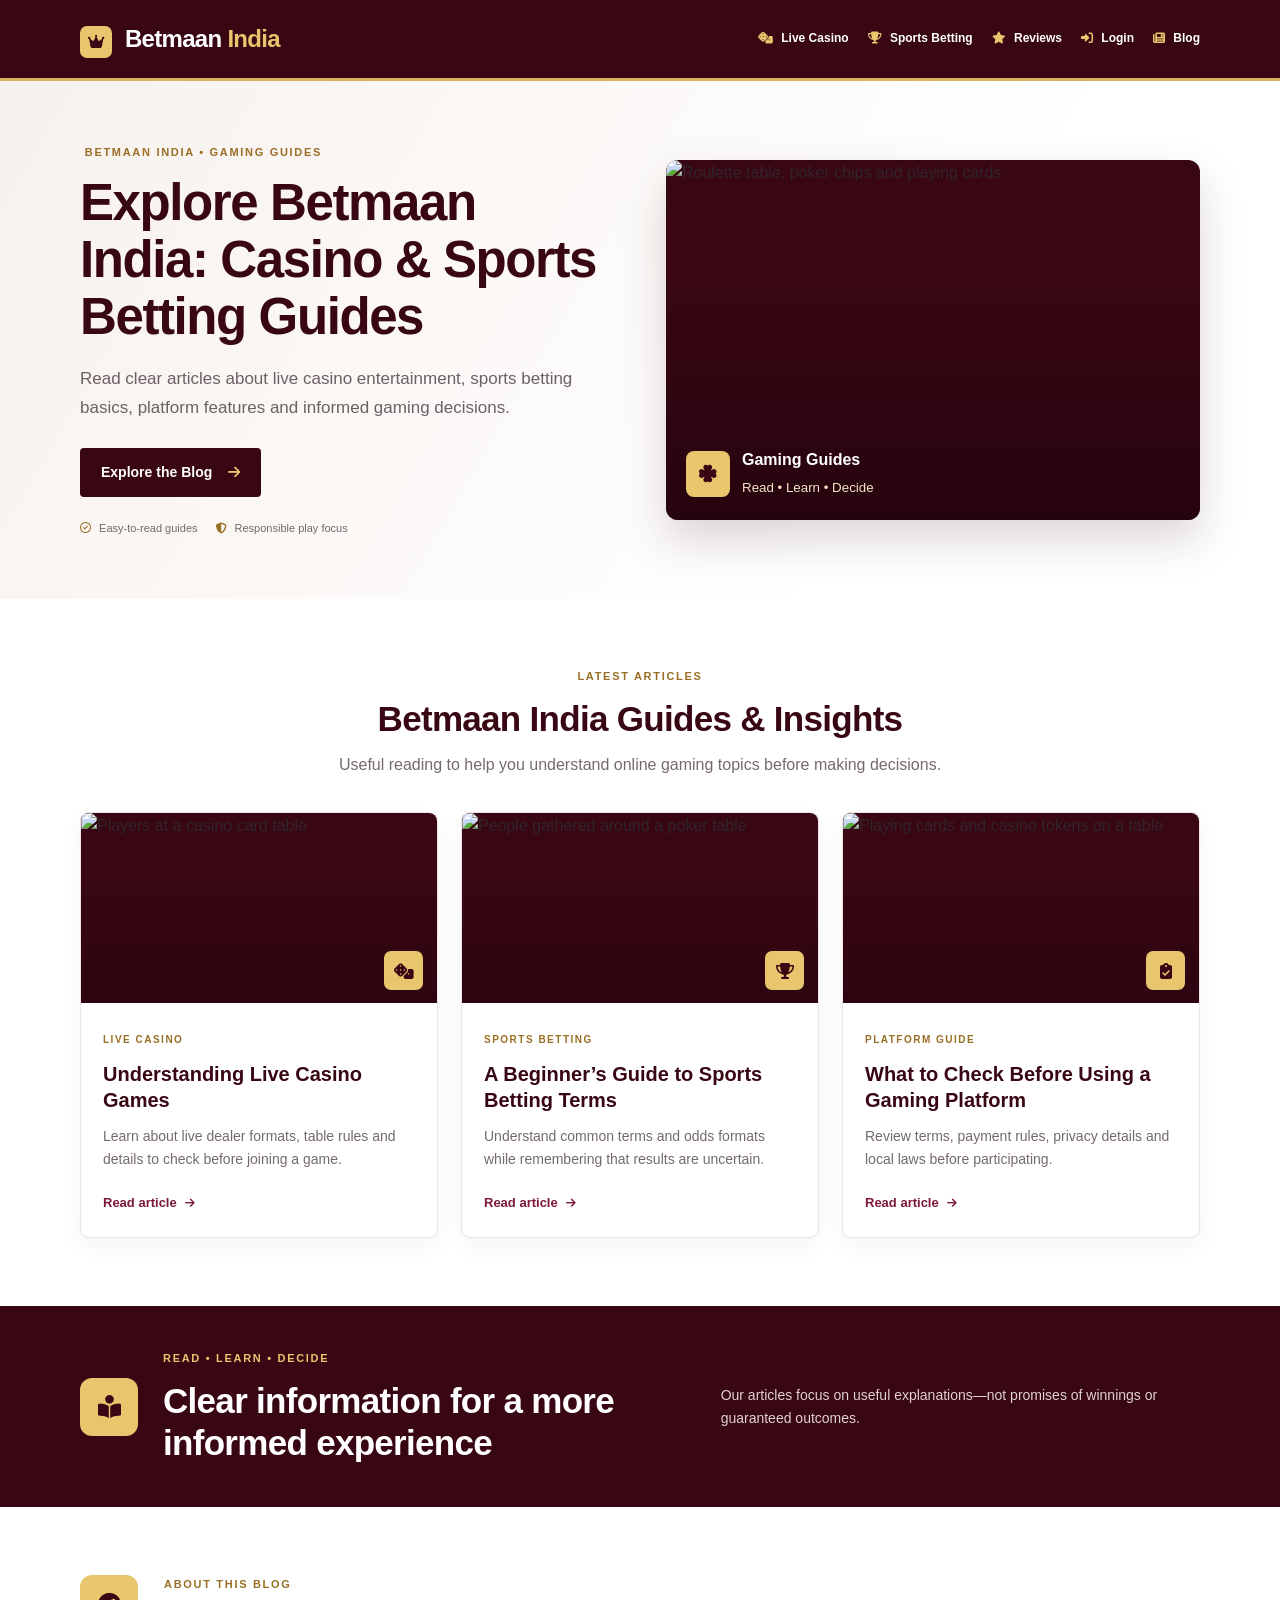
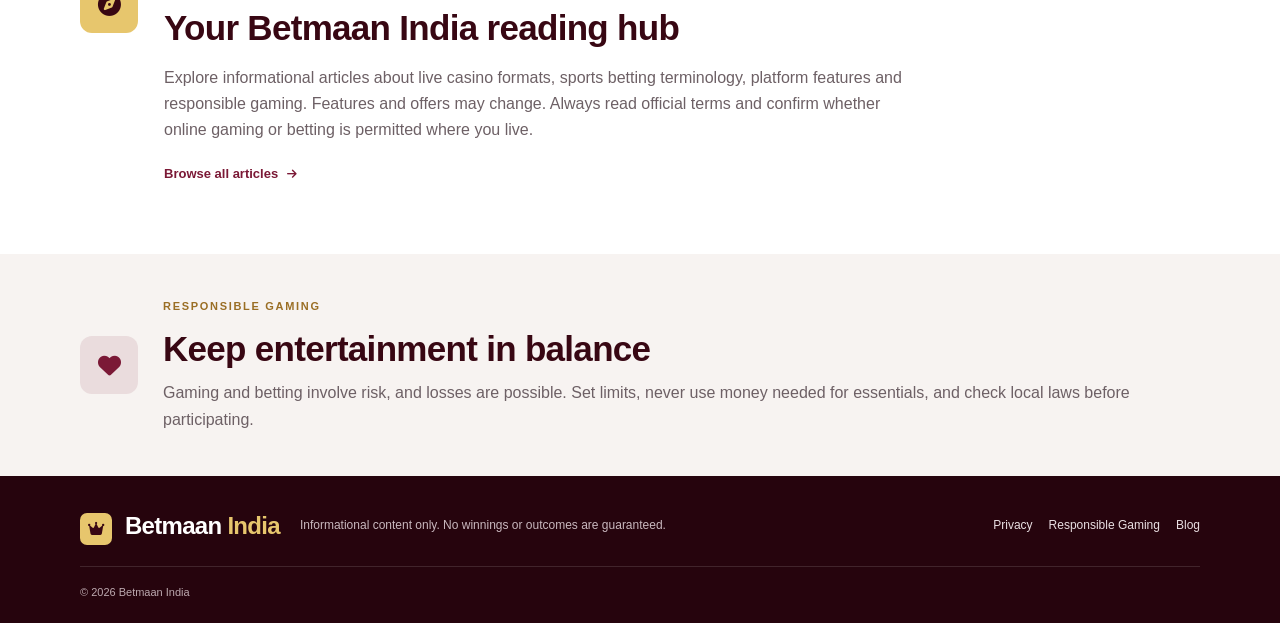
==== commit 7c9b3460: "Add files via upload" ====
--- a/index.html
+++ b/index.html
@@ -1,57 +1,20 @@
-<!DOCTYPE html>
-<html lang="en">
-<head>
-<meta charset="UTF-8">
-<meta name="viewport" content="width=device-width, initial-scale=1">
-<title>Betmaan India | Online Gaming Information & Platform Guide</title>
-<meta name="description" content="Explore Betmaan India with an overview of gaming categories, platform features, account guidance, important checks and responsible gaming information.">
-<meta name="robots" content="index,follow">
+<!doctype html>
+<html lang="en"><head><meta charset="utf-8"><meta name="viewport" content="width=device-width,initial-scale=1">
+<title>Betmaan India Blog | Casino & Sports Betting Guides</title>
+<meta name="description" content="Explore Betmaan India guides about live casino entertainment, sports betting basics, platform features and responsible gaming.">
 <link rel="canonical" href="https://YOUR-NETLIFY-SITE.netlify.app/">
-<meta property="og:title" content="Betmaan India | Online Gaming Information & Platform Guide">
-<meta property="og:description" content="A practical overview of Betmaan India, gaming categories and responsible gaming information.">
-<meta property="og:type" content="website">
-<link rel="preconnect" href="https://fonts.googleapis.com">
-<link href="https://fonts.googleapis.com/css2?family=Inter:wght@400;500;600;700;800&display=swap" rel="stylesheet">
-<link rel="stylesheet" href="assets/style.css">
-</head>
-<body>
-<header class="header"><div class="wrap nav">
-<a class="logo" href="#"><span class="logo-icon">B</span> Betmaan <b>India</b></a>
-<nav><a href="#about">About</a><a href="#categories">Gaming Categories</a><a href="#guide">What to Check</a><a href="#responsible">Responsible Gaming</a></nav>
-<a class="nav-link" href="https://betmaanreviews.com/" target="_blank" rel="noopener">Betmaan Reviews ↗</a>
-</div></header>
+<link rel="stylesheet" href="/assets/style.css">
+<link rel="stylesheet" href="https://cdnjs.cloudflare.com/ajax/libs/font-awesome/6.5.2/css/all.min.css">
+</head><body>
+<header class="top"><div class="wrap nav"><a class="logo" href="/"><span class="logo-mark"><i class="fa-solid fa-crown"></i></span> Betmaan <em>India</em></a><nav><a href="https://betmaanreviews.com/betmaan-live-casino/" target="_blank" rel="noopener"><i class="fa-solid fa-dice"></i> Live Casino</a><a href="https://betmaanreviews.com/betmaan-sports-betting/" target="_blank" rel="noopener"><i class="fa-solid fa-trophy"></i> Sports Betting</a><a href="https://betmaanreviews.com/betmaan-reviews/" target="_blank" rel="noopener"><i class="fa-solid fa-star"></i> Reviews</a><a href="https://betmaanreviews.com/betmaan-login/" target="_blank" rel="noopener"><i class="fa-solid fa-right-to-bracket"></i> Login</a><a href="/blog.html"><i class="fa-solid fa-newspaper"></i> Blog</a></nav></div></header>
 <main>
-<section class="hero"><div class="hero-bg"></div><div class="wrap hero-grid">
-<div class="hero-copy"><p class="kicker"><span></span> ONLINE GAMING INFORMATION</p>
-<h1>Betmaan India: Platform Overview & Gaming Guide</h1>
-<p class="lead">Learn about online gaming categories, common platform features and the key details to review before using a gaming service. Find clear, practical information to help you make informed decisions.</p>
-<div class="actions"><a class="btn gold" href="https://betmaanreviews.com/" target="_blank" rel="noopener">Explore Betmaan Reviews <span>↗</span></a><a class="underlink" href="#about">Explore the guide ↓</a></div>
-<p class="notice"><span>i</span> Online gaming and betting involve financial risk. Check local laws and set limits before participating.</p>
-</div>
-<div class="hero-visual"><div class="visual-label"><span>✦</span> GAMING GUIDE</div><div class="visual-image" role="img" aria-label="Casino table with gaming chips and cards"></div><div class="visual-bottom"><div><small>INFORMATION FIRST</small><h2>Know the basics before you play</h2></div><span class="visual-mark">B</span></div></div>
+<section class="hero"><div class="wrap hero-grid"><div class="hero-text"><p class="eyebrow"><i class="fa-solid fa-sparkles"></i> BETMAAN INDIA • GAMING GUIDES</p><h1>Explore Betmaan India: Casino &amp; Sports Betting Guides</h1><p class="lead">Read clear articles about live casino entertainment, sports betting basics, platform features and informed gaming decisions.</p><a class="btn" href="/blog.html">Explore the Blog <i class="fa-solid fa-arrow-right"></i></a><div class="trustline"><span><i class="fa-regular fa-circle-check"></i> Easy-to-read guides</span><span><i class="fa-solid fa-shield-halved"></i> Responsible play focus</span></div></div><div class="hero-photo"><img src="https://images.pexels.com/photos/4677402/pexels-photo-4677402.jpeg?auto=compress&cs=tinysrgb&w=1200" alt="Roulette table, poker chips and playing cards"><div class="photo-tag"><i class="fa-solid fa-clover"></i><span>Gaming Guides<br><small>Read • Learn • Decide</small></span></div></div></div></section>
+<section class="wrap section"><div class="section-head"><p class="eyebrow">LATEST ARTICLES</p><h2>Betmaan India Guides &amp; Insights</h2><p>Useful reading to help you understand online gaming topics before making decisions.</p></div><div class="cards">
+<article class="card"><a class="thumb" href="/articles/understanding-live-casino.html"><img src="https://images.pexels.com/photos/7594313/pexels-photo-7594313.jpeg?auto=compress&cs=tinysrgb&w=900" alt="Players at a casino card table"><span class="thumb-icon"><i class="fa-solid fa-dice"></i></span></a><div class="pad"><small class="category">LIVE CASINO</small><h3>Understanding Live Casino Games</h3><p>Learn about live dealer formats, table rules and details to check before joining a game.</p><a class="read" href="/articles/understanding-live-casino.html">Read article <i class="fa-solid fa-arrow-right"></i></a></div></article>
+<article class="card"><a class="thumb" href="/articles/sports-betting-basics.html"><img src="https://images.pexels.com/photos/7594304/pexels-photo-7594304.jpeg?auto=compress&cs=tinysrgb&w=900" alt="People gathered around a poker table"><span class="thumb-icon"><i class="fa-solid fa-trophy"></i></span></a><div class="pad"><small class="category">SPORTS BETTING</small><h3>A Beginner’s Guide to Sports Betting Terms</h3><p>Understand common terms and odds formats while remembering that results are uncertain.</p><a class="read" href="/articles/sports-betting-basics.html">Read article <i class="fa-solid fa-arrow-right"></i></a></div></article>
+<article class="card"><a class="thumb" href="/articles/platform-checklist.html"><img src="https://images.pexels.com/photos/6963328/pexels-photo-6963328.jpeg?auto=compress&cs=tinysrgb&w=900" alt="Playing cards and casino tokens on a table"><span class="thumb-icon"><i class="fa-solid fa-clipboard-check"></i></span></a><div class="pad"><small class="category">PLATFORM GUIDE</small><h3>What to Check Before Using a Gaming Platform</h3><p>Review terms, payment rules, privacy details and local laws before participating.</p><a class="read" href="/articles/platform-checklist.html">Read article <i class="fa-solid fa-arrow-right"></i></a></div></article>
 </div></section>
-<section class="quick-strip"><div class="wrap strip-grid"><div><span class="strip-icon">⌕</span><p><b>Platform Overview</b><small>Understand the basics</small></p></div><div><span class="strip-icon">♠</span><p><b>Gaming Categories</b><small>Learn common formats</small></p></div><div><span class="strip-icon">✓</span><p><b>Important Checks</b><small>Review terms and rules</small></p></div><div><span class="strip-icon">♡</span><p><b>Responsible Play</b><small>Keep personal limits</small></p></div></div></section>
-<section class="section" id="about"><div class="wrap about-grid"><div><p class="section-kicker">ABOUT BETMAAN INDIA</p><h2>Get familiar with Betmaan India</h2><p>People researching Betmaan India may want to understand online gaming options, casino-style entertainment, sports betting information and how to review a platform before using it. The services and features available can vary, so check the current official information and terms carefully.</p><p>This page is designed as a starting point for general information. It explains common gaming categories and highlights practical checks around eligibility, account access, payments, privacy and responsible gaming. Always verify current details directly with the service you are considering.</p><a class="inline-link" href="https://betmaanreviews.com/" target="_blank" rel="noopener">Read more at Betmaan Reviews <span>→</span></a></div>
-<div class="info-card"><div class="info-symbol">B</div><h3>A simple platform checklist</h3><p>Before using an online gaming service, take time to review:</p><ul><li>Eligibility requirements and local rules</li><li>Terms, conditions and account policies</li><li>Payment methods, fees and withdrawal rules</li><li>Privacy practices and account security</li><li>Available limits and responsible gaming tools</li></ul></div></div></section>
-<section class="section soft" id="categories"><div class="wrap"><div class="section-title"><p class="section-kicker">GAMING CATEGORIES</p><h2>Explore common online gaming formats</h2><p>These are general descriptions. Actual games and features depend on the platform, account eligibility and location.</p></div><div class="cards">
-<article class="feature"><div class="feature-icon amber">♠</div><h3>Live Casino</h3><p>Live casino games commonly use real-time video streams of a table or host. Review the game rules, limits and conditions before taking part.</p><a href="https://betmaanreviews.com/" target="_blank" rel="noopener">Betmaan Reviews information ↗</a></article>
-<article class="feature"><div class="feature-icon blue">⚽</div><h3>Sports Betting</h3><p>Sports betting markets may cover different events and outcomes. Learn how odds work, read settlement rules and remember that a stake can be lost.</p><a href="https://betmaanreviews.com/" target="_blank" rel="noopener">Visit Betmaan Reviews ↗</a></article>
-<article class="feature"><div class="feature-icon violet">▣</div><h3>Account Information</h3><p>For account access, use the official website directly and follow its current instructions. Keep passwords and one-time codes private.</p><a href="https://betmaanreviews.com/" target="_blank" rel="noopener">Find platform information ↗</a></article>
-</div></div></section>
-<section class="section" id="guide"><div class="wrap checks-grid"><div><p class="section-kicker">BEFORE YOU PROCEED</p><h2>Important things to check</h2><p>Do not rely on promotional messages alone. Confirm key details in the current official terms and policies before deciding whether a service is suitable for you.</p><a class="inline-link" href="https://betmaanreviews.com/" target="_blank" rel="noopener">Visit Betmaan Reviews <span>→</span></a></div><div class="checks">
-<div class="check"><span>01</span><div><h3>Local laws and eligibility</h3><p>Check the legal requirements and age restrictions that apply in your location.</p></div></div>
-<div class="check"><span>02</span><div><h3>Terms and conditions</h3><p>Read account rules, verification requirements, bonus conditions and restrictions.</p></div></div>
-<div class="check"><span>03</span><div><h3>Payments and withdrawals</h3><p>Confirm supported payment methods, fees, processing terms and transaction limits.</p></div></div>
-<div class="check"><span>04</span><div><h3>Privacy and security</h3><p>Review the privacy policy, use a unique password and never share verification codes.</p></div></div>
-</div></div></section>
-<section class="responsible" id="responsible"><div class="wrap responsible-grid"><div class="heart">♡</div><div><p class="section-kicker">RESPONSIBLE GAMING</p><h2>Keep gaming within your limits</h2><p>Gaming and betting can lead to financial losses. Never treat betting as guaranteed income or chase losses. Avoid using money meant for essentials, take breaks and stop if gaming affects your wellbeing.</p></div><a class="btn outline" href="responsible-gaming.html">Responsible Gaming Guide →</a></div></section>
-<section class="section faq"><div class="wrap faq-grid"><div><p class="section-kicker">QUICK ANSWERS</p><h2>Frequently asked questions</h2><p>Basic information for people researching Betmaan India and online gaming.</p></div><div class="faq-list">
-<details><summary>What is Betmaan India?</summary><p>Betmaan India is a term people use when searching for information about an online gaming platform. Confirm current services and details on the official website and review its terms.</p></details>
-<details><summary>Where can I find more information about Betmaan?</summary><p>You can visit <a href="https://betmaanreviews.com/" target="_blank" rel="noopener">BetmaanReviews.com</a> to explore the information available there.</p></details>
-<details><summary>Are betting winnings guaranteed?</summary><p>No. Betting and casino-style games involve risk, and you can lose money. No strategy can guarantee a winning outcome.</p></details>
-<details><summary>What should I check before using a gaming platform?</summary><p>Check local laws, eligibility, terms, privacy practices, payment rules and responsible gaming options before participating.</p></details>
-</div></div></section>
-<section class="cta"><div class="wrap cta-inner"><div><p class="section-kicker">BETMAAN INDIA</p><h2>Want to explore more information?</h2><p>Visit Betmaan Reviews to see the information available on the main website.</p></div><a class="btn gold" href="https://betmaanreviews.com/" target="_blank" rel="noopener">Visit BetmaanReviews.com ↗</a></div></section>
-</main>
-<footer><div class="wrap footer-main"><a class="logo footer-logo" href="#"><span class="logo-icon">B</span> Betmaan <b>India</b></a><p>General online gaming information to support informed decisions and responsible play.</p></div><div class="wrap footer-links"><span>© 2026 Betmaan India</span><div><a href="privacy-policy.html">Privacy Policy</a><a href="terms.html">Terms</a><a href="responsible-gaming.html">Responsible Gaming</a><a href="https://betmaanreviews.com/" target="_blank" rel="noopener">Betmaan Reviews ↗</a></div></div><div class="wrap disclaimer">This page is informational and does not guarantee platform availability, licensing, security or winnings. Verify all details through official sources and follow applicable local laws.</div></footer>
-</body></html>
+<section class="feature"><div class="wrap feature-inner"><div class="feature-icon"><i class="fa-solid fa-book-open-reader"></i></div><div><p class="eyebrow">READ • LEARN • DECIDE</p><h2>Clear information for a more informed experience</h2></div><p>Our articles focus on useful explanations—not promises of winnings or guaranteed outcomes.</p></div></section>
+<section class="wrap section about"><div class="about-icon"><i class="fa-solid fa-compass"></i></div><div><p class="eyebrow">ABOUT THIS BLOG</p><h2>Your Betmaan India reading hub</h2><p>Explore informational articles about live casino formats, sports betting terminology, platform features and responsible gaming. Features and offers may change. Always read official terms and confirm whether online gaming or betting is permitted where you live.</p><a class="read" href="/blog.html">Browse all articles <i class="fa-solid fa-arrow-right"></i></a></div></section>
+<section class="responsible"><div class="wrap responsible-inner"><div class="resp-icon"><i class="fa-solid fa-heart"></i></div><div><p class="eyebrow">RESPONSIBLE GAMING</p><h2>Keep entertainment in balance</h2><p>Gaming and betting involve risk, and losses are possible. Set limits, never use money needed for essentials, and check local laws before participating.</p></div></div></section>
+</main><footer><div class="wrap footer"><a class="logo" href="/"><span class="logo-mark"><i class="fa-solid fa-crown"></i></span> Betmaan <em>India</em></a><p>Informational content only. No winnings or outcomes are guaranteed.</p><div class="footer-links"><a href="/privacy-policy.html">Privacy</a><a href="/responsible-gaming.html">Responsible Gaming</a><a href="/blog.html">Blog</a></div><small>© 2026 Betmaan India</small></div></footer></body></html>
--- a/assets/style.css
+++ b/assets/style.css
@@ -1 +1 @@
-*{box-sizing:border-box} :root{--wine:#380910;--wine2:#59111b;--gold:#edc16c;--ink:#241b1d;--muted:#716669;--cream:#fbf7f2;--line:#eee5df}html{scroll-behavior:smooth;scroll-padding-top:30px}body{margin:0;font-family:Inter,Arial,sans-serif;color:var(--ink);line-height:1.75}a{color:inherit;text-decoration:none}.wrap{width:min(1160px,calc(100% - 40px));margin:auto}.header{background:#fff;border-bottom:1px solid #f0e8e3}.nav{min-height:78px;display:flex;align-items:center;justify-content:space-between;gap:20px}.logo{display:flex;align-items:center;gap:9px;font-size:19px;font-weight:800;white-space:nowrap}.logo b{color:#a56a31}.logo-icon{width:36px;height:36px;border-radius:10px;background:var(--wine);display:grid;place-items:center;color:var(--gold)}nav{display:flex;gap:23px;font-size:12px;font-weight:600;color:#51474a}nav a:hover,.inline-link:hover{color:#a56a31}.nav-link{background:var(--wine);color:white;padding:11px 14px;border-radius:7px;font-size:11px;font-weight:700;white-space:nowrap}.hero{position:relative;overflow:hidden;background:linear-gradient(115deg,#25070b,#4d0d17 60%,#251014);color:white;padding:70px 0 76px}.hero-bg{position:absolute;right:-180px;top:-260px;width:650px;height:650px;border:1px solid #ffffff13;border-radius:50%;box-shadow:0 0 0 75px #ffffff06,0 0 0 150px #ffffff04}.hero-grid{position:relative;display:grid;grid-template-columns:1.1fr .85fr;gap:65px;align-items:center}.kicker,.section-kicker{font-size:10px;font-weight:800;letter-spacing:2px;color:var(--gold);margin:0 0 17px}.kicker span{display:inline-block;width:7px;height:7px;background:#61d9a0;border-radius:50%;margin-right:8px}.hero h1{font-size:clamp(36px,4.3vw,53px);line-height:1.13;letter-spacing:-1.8px;margin:0 0 20px}.lead{font-size:14px;color:#e3d2d5;line-height:1.95;max-width:590px}.actions{display:flex;align-items:center;gap:25px;flex-wrap:wrap;margin-top:28px}.btn{display:inline-flex;align-items:center;justify-content:center;gap:12px;padding:13px 18px;border-radius:8px;font-size:11px;font-weight:800;transition:transform .2s}.btn:hover{transform:translateY(-2px)}.gold{background:var(--gold);color:#2d1110}.underlink{font-size:11px;font-weight:700}.notice{display:flex;gap:10px;align-items:flex-start;color:#cbb8bb;font-size:10px;line-height:1.8;margin-top:30px;max-width:490px}.notice span{border:1px solid #ad9296;border-radius:50%;width:18px;height:18px;display:grid;place-items:center;flex:none}.hero-visual{background:#fff;color:var(--ink);border-radius:15px;padding:14px;box-shadow:0 22px 65px #0004;transform:rotate(1deg)}.visual-label{font-size:9px;letter-spacing:1.5px;font-weight:800;color:#756769;padding:4px 5px 13px}.visual-label span{color:#a16b35;font-size:17px;margin-right:6px}.visual-image{height:240px;border-radius:9px;background:linear-gradient(0deg,#25070b55,transparent),url('https://images.pexels.com/photos/4677402/pexels-photo-4677402.jpeg?auto=compress&cs=tinysrgb&w=1000') center/cover}.visual-bottom{display:flex;align-items:center;justify-content:space-between;padding:16px 5px 5px}.visual-bottom small{font-size:9px;letter-spacing:1.3px;color:#9a6a35;font-weight:800}.visual-bottom h2{font-size:17px;margin:4px 0 0}.visual-mark{width:42px;height:42px;display:grid;place-items:center;background:var(--wine);color:var(--gold);border-radius:12px;font-weight:800;font-size:22px}.quick-strip{border-bottom:1px solid var(--line);background:white}.strip-grid{display:grid;grid-template-columns:repeat(4,1fr);gap:18px;padding:22px 0}.strip-grid>div{display:flex;align-items:center;gap:12px}.strip-icon{display:grid;place-items:center;width:40px;height:40px;background:#f7eee3;color:#86501f;border-radius:10px;font-size:21px;flex:none}.strip-grid p{margin:0}.strip-grid b,.strip-grid small{display:block}.strip-grid b{font-size:11px}.strip-grid small{font-size:10px;color:var(--muted)}.section{padding:80px 0}.about-grid{display:grid;grid-template-columns:1.1fr .85fr;gap:85px;align-items:center}.section-kicker{color:#a36d35;margin-bottom:12px}.section h2{font-size:clamp(28px,3vw,38px);line-height:1.25;letter-spacing:-1px;margin:0 0 18px}.section p{font-size:12px;color:var(--muted);line-height:1.95}.inline-link{display:inline-flex;gap:10px;color:#6c2a22;font-size:12px;font-weight:800;margin-top:10px}.info-card{background:var(--cream);border:1px solid #f0e5da;border-radius:14px;padding:30px}.info-symbol{display:grid;place-items:center;width:44px;height:44px;border-radius:12px;background:var(--wine);color:var(--gold);font-size:22px;font-weight:800}.info-card h3{font-size:19px;margin:16px 0 0}.info-card ul{padding:0;list-style:none;margin:14px 0 0}.info-card li{border-top:1px solid #e9ddd2;padding:9px 0;font-size:11px;font-weight:600}.info-card li:before{content:'✓';color:#a36b32;margin-right:9px}.soft{background:#faf7f3}.section-title{text-align:center;max-width:680px;margin:0 auto 35px}.section-title>p:last-child{max-width:570px;margin:0 auto}.cards{display:grid;grid-template-columns:repeat(3,1fr);gap:18px}.feature{background:#fff;border:1px solid var(--line);padding:27px;border-radius:12px}.feature-icon{width:46px;height:46px;display:grid;place-items:center;border-radius:12px;font-size:23px}.amber{background:#fbf0d9;color:#966520}.blue{background:#e9f1fc;color:#3565a2}.violet{background:#f1eafb;color:#7956a7}.feature h3{font-size:17px;margin:18px 0 6px}.feature p{font-size:11px;min-height:100px}.feature>a{font-size:10px;font-weight:800;color:#7b3929}.checks-grid{display:grid;grid-template-columns:.8fr 1.1fr;gap:80px}.checks{border-top:1px solid var(--line)}.check{display:flex;gap:18px;padding:17px 0;border-bottom:1px solid var(--line)}.check>span{font-size:12px;color:#ad783e;font-weight:800}.check h3{font-size:13px;margin:0 0 3px}.check p{font-size:11px;margin:0}.responsible{background:var(--wine);color:white;padding:42px 0}.responsible-grid{display:grid;grid-template-columns:55px 1fr auto;gap:23px;align-items:center}.heart{height:54px;width:54px;border:1px solid #b98a70;border-radius:14px;display:grid;place-items:center;color:var(--gold);font-size:26px}.responsible h2{font-size:24px;margin:0 0 5px}.responsible .section-kicker{color:var(--gold);margin-bottom:6px}.responsible p:not(.section-kicker){color:#dbc8ca;font-size:11px;margin:0;max-width:700px}.outline{border:1px solid #c9a9a5;color:white;white-space:nowrap}.faq-grid{display:grid;grid-template-columns:.7fr 1.1fr;gap:75px}.faq-list details{padding:16px 0;border-bottom:1px solid var(--line)}.faq-list details:first-child{border-top:1px solid var(--line)}summary{cursor:pointer;list-style:none;font-size:12px;font-weight:700;display:flex;justify-content:space-between;gap:15px}summary::-webkit-details-marker{display:none}summary:after{content:'+';font-size:20px;color:#a16b35;line-height:1}.faq-list details[open] summary:after{content:'−'}.faq-list details p{font-size:11px;margin:10px 20px 0 0}.faq-list details a{text-decoration:underline;color:#74352b}.cta{background:#f6eee5;padding:40px 0}.cta-inner{display:flex;align-items:center;justify-content:space-between;gap:24px}.cta .section-kicker{margin-bottom:5px}.cta h2{font-size:25px;margin:0 0 4px}.cta p:not(.section-kicker){font-size:11px;color:var(--muted);margin:0}footer{background:#1e1012;color:white;padding:28px 0 17px}.footer-main{display:flex;justify-content:space-between;align-items:center;gap:20px;padding-bottom:18px}.footer-logo{font-size:17px}.footer-main p{font-size:10px;color:#c3b2b4}.footer-links{border-top:1px solid #ffffff1a;padding-top:15px;display:flex;justify-content:space-between;gap:20px;color:#c3b2b4;font-size:10px}.footer-links div{display:flex;gap:18px;flex-wrap:wrap}.footer-links a:hover{color:var(--gold)}.disclaimer{font-size:9px;color:#9f8d8f;margin-top:16px;line-height:1.7}@media(max-width:900px){nav{gap:12px}nav a{font-size:10px}.hero-grid{gap:35px}.about-grid,.checks-grid,.faq-grid{gap:38px}.responsible-grid{grid-template-columns:50px 1fr}.responsible-grid .btn{grid-column:2;justify-self:start}.strip-grid{grid-template-columns:repeat(2,1fr)}}@media(max-width:650px){.wrap{width:calc(100% - 30px)}.nav{padding:13px 0;flex-wrap:wrap}.nav nav{order:3;width:100%;overflow:auto;padding:5px 0}.nav nav a{white-space:nowrap}.nav-link{font-size:10px;padding:9px}.hero{padding:48px 0}.hero-grid,.about-grid,.checks-grid,.faq-grid{grid-template-columns:1fr;gap:30px}.hero h1{font-size:37px}.visual-image{height:190px}.strip-grid{gap:14px}.strip-grid b{font-size:10px}.strip-grid small{font-size:9px}.section{padding:55px 0}.section h2{font-size:29px}.cards{grid-template-columns:1fr}.feature p{min-height:0}.responsible-grid{grid-template-columns:1fr;gap:14px}.responsible-grid .btn{grid-column:auto}.responsible h2{font-size:22px}.cta-inner,.footer-main,.footer-links{align-items:flex-start;flex-direction:column}.cta-inner .btn{margin-top:8px}.footer-links div{gap:13px}}+*{box-sizing:border-box}html{scroll-behavior:smooth}body{margin:0;font:16px/1.65 Arial,Helvetica,sans-serif;color:#30252a;background:#fff}a{text-decoration:none;color:inherit}.wrap{width:min(1120px,92%);margin:auto}.top{background:#380713;color:#fff;border-bottom:3px solid #d7b15d}.nav{min-height:78px;display:flex;align-items:center;justify-content:space-between;gap:22px}.logo{font-size:24px;font-weight:800;white-space:nowrap;color:#fff;letter-spacing:-.7px}.logo em{font-style:normal;color:#e7c66d}.logo-mark{display:inline-grid;place-items:center;background:#e7c66d;color:#380713;width:32px;height:32px;border-radius:7px;font-size:15px;margin-right:7px}nav{display:flex;align-items:center;gap:19px;flex-wrap:wrap}nav a{font-size:12px;color:#fff;font-weight:700}nav a i{color:#e7c66d;margin-right:5px}.hero{background:linear-gradient(120deg,#f7f1ed,#fff 70%);padding:62px 0}.hero-grid{display:grid;grid-template-columns:1fr 1fr;gap:52px;align-items:center}.eyebrow{font-size:11px;letter-spacing:1.7px;color:#9a6e25;font-weight:800;margin:0 0 13px}.hero h1{font-size:clamp(34px,4vw,51px);line-height:1.12;letter-spacing:-1.4px;color:#380713;margin:0 0 20px}.lead{font-size:17px;color:#6d6065;margin:0 0 26px}.btn{display:inline-block;background:#380713;color:white;padding:13px 21px;border-radius:4px;font-size:14px;font-weight:700}.btn i{margin-left:12px;color:#e7c66d}.trustline{display:flex;gap:18px;flex-wrap:wrap;margin-top:22px;color:#74676c;font-size:11px}.trustline i{color:#987025;margin-right:5px}.hero-photo{height:360px;position:relative;border-radius:12px;overflow:hidden;box-shadow:0 20px 45px #3807132b;background:#380713}.hero-photo:after{content:"";position:absolute;inset:0;background:linear-gradient(0deg,#21030dcc,transparent 65%)}.hero-photo img{width:100%;height:100%;object-fit:cover}.photo-tag{position:absolute;z-index:1;bottom:20px;left:20px;display:flex;gap:12px;align-items:center;color:white;font-weight:700}.photo-tag>i{background:#e7c66d;color:#380713;border-radius:8px;padding:13px;font-size:20px}.photo-tag small{font-weight:400;color:#f3e4c4}.section{padding-top:68px;padding-bottom:68px}.section-head{text-align:center;max-width:690px;margin:0 auto 34px}.section-head h2,.about h2,.feature h2,.responsible h2{font-size:clamp(27px,3vw,35px);line-height:1.2;letter-spacing:-.7px;color:#380713;margin:0 0 12px}.section-head>p:last-child{color:#756970;margin:0}.cards{display:grid;grid-template-columns:repeat(3,1fr);gap:23px}.card{border:1px solid #eee3e5;border-radius:9px;overflow:hidden;background:#fff;box-shadow:0 8px 22px #3807130c;transition:transform .2s,box-shadow .2s}.card:hover{transform:translateY(-4px);box-shadow:0 16px 32px #38071318}.thumb{height:190px;display:block;position:relative;overflow:hidden;background:#380713}.thumb img{width:100%;height:100%;object-fit:cover;transition:transform .3s}.card:hover .thumb img{transform:scale(1.04)}.thumb:after{content:"";position:absolute;inset:35% 0 0;background:linear-gradient(transparent,#21030c80)}.thumb-icon{position:absolute;z-index:1;right:14px;bottom:13px;background:#e7c66d;color:#380713;width:39px;height:39px;display:grid;place-items:center;border-radius:7px}.pad{padding:22px}.category{font-size:10px;letter-spacing:1.5px;color:#987025;font-weight:800}.pad h3{font-size:20px;line-height:1.3;color:#380713;margin:9px 0 12px}.pad p{font-size:14px;color:#756970;margin:0 0 18px}.read{font-size:13px;font-weight:800;color:#7b1936}.read i{font-size:11px;margin-left:5px}.feature{background:#380713;color:#fff;padding:43px 0}.feature-inner{display:grid;grid-template-columns:auto 1fr .9fr;gap:25px;align-items:center}.feature .eyebrow{color:#e7c66d}.feature h2{color:white;margin:0}.feature-inner>p{color:#e1d0d5;margin:0;font-size:14px}.feature-icon,.about-icon,.resp-icon{width:58px;height:58px;display:grid;place-items:center;border-radius:12px;background:#e7c66d;color:#380713;font-size:23px}.about{display:grid;grid-template-columns:auto 1fr;gap:26px;align-items:start}.about p:not(.eyebrow){color:#6d6065;max-width:760px}.responsible{background:#f7f3f1;padding:43px 0}.responsible-inner{display:grid;grid-template-columns:auto 1fr;gap:25px;align-items:center}.responsible h2{margin:0 0 10px}.responsible p:not(.eyebrow){color:#6d6065;margin:0}.resp-icon{background:#eadcdd;color:#7b1936}footer{background:#26040d;color:#e9dfe2;padding:30px 0 22px}.footer{display:flex;align-items:center;gap:20px;flex-wrap:wrap}.footer p{font-size:12px;color:#c9b8be;margin:0 auto 0 0}.footer-links{display:flex;gap:16px}.footer-links a{font-size:12px}.footer small{width:100%;border-top:1px solid #ffffff20;padding-top:16px;color:#bdaab0;font-size:11px}.article-page{max-width:800px;margin:auto;padding:55px 0}.article-page h1{font-size:clamp(32px,4vw,45px);line-height:1.2;color:#380713}.article-page h2{color:#380713;margin-top:30px}.article-page p,.article-page li{color:#655a60}.callout{padding:16px;background:#f7f3f1;border-left:4px solid #d7b15d}@media(max-width:850px){.nav{padding:16px 0;align-items:flex-start;flex-direction:column}nav{gap:12px 16px}.hero-grid{grid-template-columns:1fr;gap:30px}.hero-photo{height:300px}.feature-inner{grid-template-columns:auto 1fr}.feature-inner>p{grid-column:2}.cards{grid-template-columns:1fr 1fr}}@media(max-width:560px){nav{gap:10px 13px}nav a{font-size:11px}.hero{padding:45px 0}.hero-photo{height:245px}.cards{grid-template-columns:1fr}.section{padding:48px 0}.feature-inner{grid-template-columns:1fr}.feature-inner>p{grid-column:auto}.about,.responsible-inner{grid-template-columns:1fr}.footer{align-items:flex-start;flex-direction:column}.footer p{margin:0}.footer-links{flex-wrap:wrap}}
